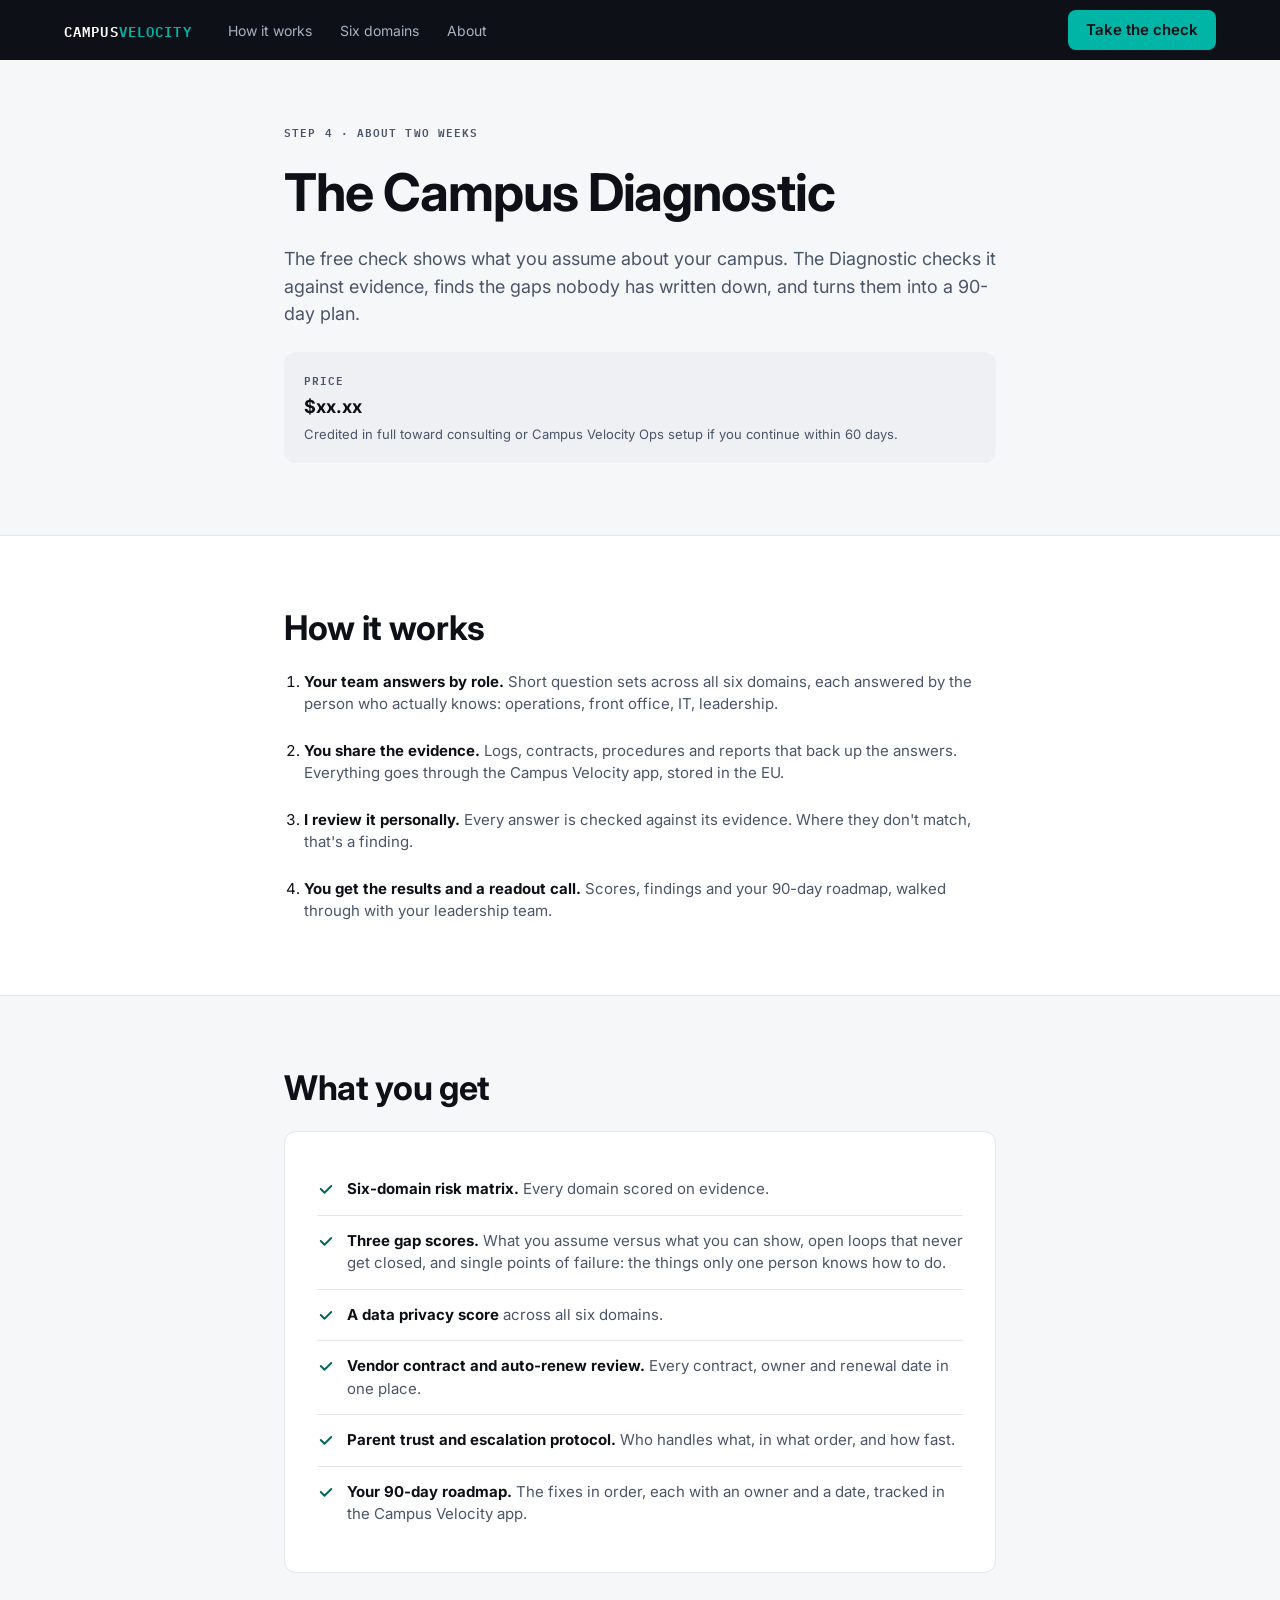
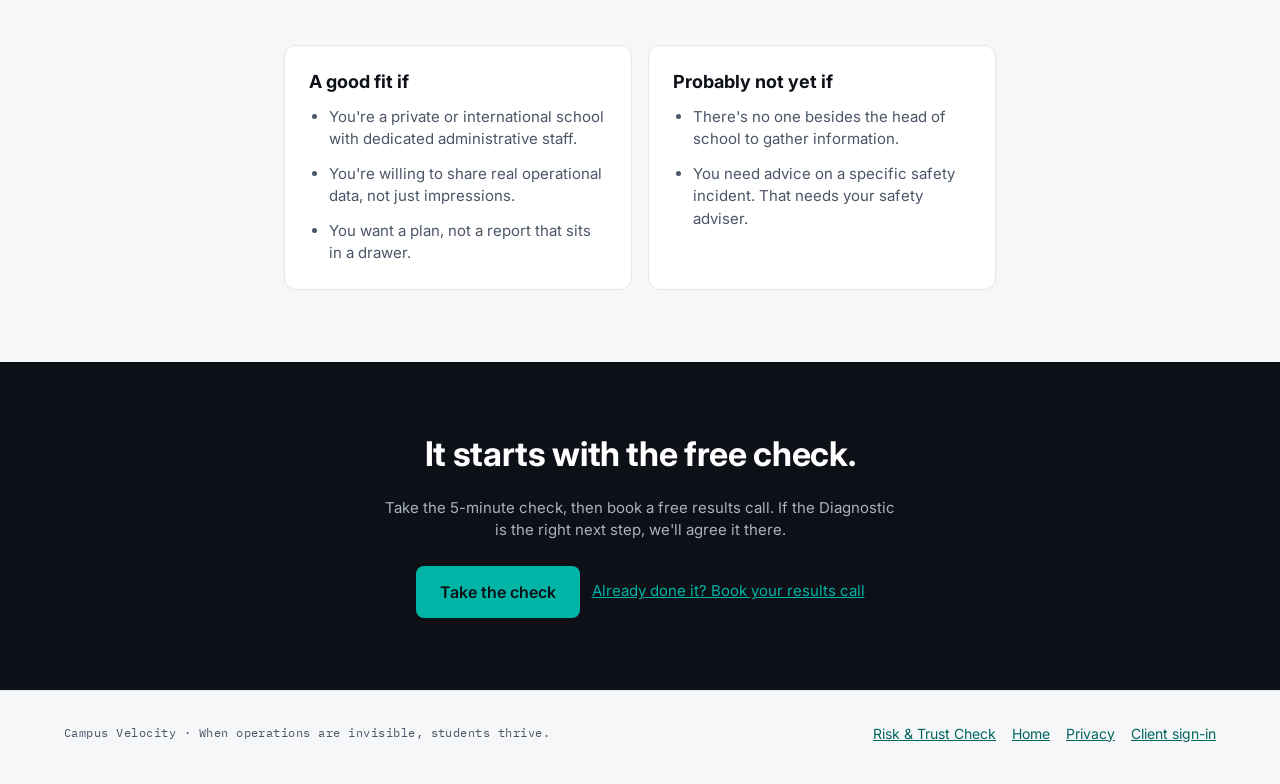
==== audit/index.html @ 469c3d3f "Guarantee condition, general bio, privacy page - Guarantee: adds the 90% daily-checklist condition a" ====
<!DOCTYPE html>
<html lang="en">
<head>
<meta charset="UTF-8">
<meta name="viewport" content="width=device-width, initial-scale=1.0">
<title>Campus Velocity | The Campus Diagnostic</title>
<meta name="description" content="Your campus operations checked against real evidence across six domains, with a 90-day roadmap. The fee is credited in full if you continue with Campus Velocity.">
<link rel="preconnect" href="https://fonts.googleapis.com">
<link rel="preconnect" href="https://fonts.gstatic.com" crossorigin>
<link href="https://fonts.googleapis.com/css2?family=IBM+Plex+Mono:wght@400;600&family=Inter:wght@400;500;600;700&display=swap" rel="stylesheet">
<link rel="stylesheet" href="/site.css">
</head>
<body>

<header class="topbar">
  <div class="wrap">
    <a class="mark" href="/">CAMPUS<span>VELOCITY</span></a>
    <nav class="topnav" aria-label="Main">
      <a href="/#how">How it works</a>
      <a href="/#domains">Six domains</a>
      <a href="/#about">About</a>
    </nav>
    <a class="btn btn-on-dark" href="/scorecard">Take the check</a>
  </div>
</header>

<main>

  <section class="hero" aria-labelledby="h1">
    <div class="narrow stack-lg">
      <p class="eyebrow">Step 4 · about two weeks</p>
      <h1 id="h1" class="display">The Campus Diagnostic</h1>
      <p class="lead">The free check shows what you assume about your campus. The Diagnostic checks it against evidence, finds the gaps nobody has written down, and turns them into a 90-day plan.</p>
      <div class="price-box">
        <p class="eyebrow">Price</p>
        <p class="h3">$xx.xx</p>
        <p class="small muted">Credited in full toward consulting or Campus Velocity Ops setup if you continue within 60 days.</p>
      </div>
    </div>
  </section>

  <section class="section" style="background: var(--card); border-top: 1px solid var(--line); border-bottom: 1px solid var(--line)" aria-labelledby="how-h">
    <div class="narrow">
      <h2 id="how-h" class="h2" style="margin-bottom: 24px">How it works</h2>
      <ol class="stack-lg" style="margin: 0; padding-left: 20px">
        <li><strong>Your team answers by role.</strong> <span class="muted">Short question sets across all six domains, each answered by the person who actually knows: operations, front office, IT, leadership.</span></li>
        <li><strong>You share the evidence.</strong> <span class="muted">Logs, contracts, procedures and reports that back up the answers. Everything goes through the Campus Velocity app, stored in the EU.</span></li>
        <li><strong>I review it personally.</strong> <span class="muted">Every answer is checked against its evidence. Where they don't match, that's a finding.</span></li>
        <li><strong>You get the results and a readout call.</strong> <span class="muted">Scores, findings and your 90-day roadmap, walked through with your leadership team.</span></li>
      </ol>
    </div>
  </section>

  <section class="section" aria-labelledby="get-h">
    <div class="narrow">
      <h2 id="get-h" class="h2" style="margin-bottom: 24px">What you get</h2>
      <div class="card card-lg">
        <ul class="offer-list">
          <li><svg viewBox="0 0 24 24" fill="none" stroke="currentColor" stroke-width="2.5" stroke-linecap="round" stroke-linejoin="round" aria-hidden="true"><path d="M5 12l5 5L19 8"/></svg><span><strong>Six-domain risk matrix.</strong> <span class="muted">Every domain scored on evidence.</span></span></li>
          <li><svg viewBox="0 0 24 24" fill="none" stroke="currentColor" stroke-width="2.5" stroke-linecap="round" stroke-linejoin="round" aria-hidden="true"><path d="M5 12l5 5L19 8"/></svg><span><strong>Three gap scores.</strong> <span class="muted">What you assume versus what you can show, open loops that never get closed, and single points of failure: the things only one person knows how to do.</span></span></li>
          <li><svg viewBox="0 0 24 24" fill="none" stroke="currentColor" stroke-width="2.5" stroke-linecap="round" stroke-linejoin="round" aria-hidden="true"><path d="M5 12l5 5L19 8"/></svg><span><strong>A data privacy score</strong> <span class="muted">across all six domains.</span></span></li>
          <li><svg viewBox="0 0 24 24" fill="none" stroke="currentColor" stroke-width="2.5" stroke-linecap="round" stroke-linejoin="round" aria-hidden="true"><path d="M5 12l5 5L19 8"/></svg><span><strong>Vendor contract and auto-renew review.</strong> <span class="muted">Every contract, owner and renewal date in one place.</span></span></li>
          <li><svg viewBox="0 0 24 24" fill="none" stroke="currentColor" stroke-width="2.5" stroke-linecap="round" stroke-linejoin="round" aria-hidden="true"><path d="M5 12l5 5L19 8"/></svg><span><strong>Parent trust and escalation protocol.</strong> <span class="muted">Who handles what, in what order, and how fast.</span></span></li>
          <li><svg viewBox="0 0 24 24" fill="none" stroke="currentColor" stroke-width="2.5" stroke-linecap="round" stroke-linejoin="round" aria-hidden="true"><path d="M5 12l5 5L19 8"/></svg><span><strong>Your 90-day roadmap.</strong> <span class="muted">The fixes in order, each with an owner and a date, tracked in the Campus Velocity app.</span></span></li>
        </ul>
      </div>
    </div>
  </section>

  <section class="section" style="padding-top: 0" aria-labelledby="fit-h">
    <div class="narrow grid grid-2">
      <div class="card stack">
        <h2 id="fit-h" class="h3">A good fit if</h2>
        <ul class="stack muted" style="margin: 0; padding-left: 20px">
          <li>You're a private or international school with dedicated administrative staff.</li>
          <li>You're willing to share real operational data, not just impressions.</li>
          <li>You want a plan, not a report that sits in a drawer.</li>
        </ul>
      </div>
      <div class="card stack">
        <h2 class="h3">Probably not yet if</h2>
        <ul class="stack muted" style="margin: 0; padding-left: 20px">
          <li>There's no one besides the head of school to gather information.</li>
          <li>You need advice on a specific safety incident. That needs your safety adviser.</li>
        </ul>
      </div>
    </div>
  </section>

  <section class="band section" aria-labelledby="cta-h">
    <div class="narrow stack-lg" style="text-align: center; align-items: center">
      <h2 id="cta-h" class="h2">It starts with the free check.</h2>
      <p class="muted" style="max-width: 520px">Take the 5-minute check, then book a free results call. If the Diagnostic is the right next step, we'll agree it there.</p>
      <div class="row" style="justify-content: center">
        <a class="btn btn-on-dark btn-lg" href="/scorecard">Take the check</a>
        <a href="/schedule" style="color: var(--brand)">Already done it? Book your results call</a>
      </div>
    </div>
  </section>

</main>

<footer class="footer">
  <div class="wrap">
    <p class="footer-line">Campus Velocity · When operations are invisible, students thrive.</p>
    <nav aria-label="Footer">
      <a href="/scorecard">Risk &amp; Trust Check</a>
      <a href="/">Home</a>
      <a href="/privacy">Privacy</a>
      <a href="https://app.campusvelocity.com">Client sign-in</a>
    </nav>
  </div>
</footer>

</body>
</html>
---- site.css ----
/* Campus Velocity — website styles, built from the Campus Velocity Design System tokens. */

:root {
  color-scheme: light;
  --page: #F6F7F9;
  --card: #FFFFFF;
  --sunken: #EEF0F4;
  --ink: #0D1117;
  --ink-muted: #4A5568;
  --line: #E3E6EB;
  --line-strong: #8A94A3;
  --chrome: #0D1117;
  --chrome-raised: #1E2329;
  --chrome-ink: #FFFFFF;
  --chrome-muted: #A9B2C1;
  --brand: #00B4A6;
  --action: #00786F;
  --action-hover: #00665E;
  --on-action: #FFFFFF;
  --link: #00665E;
  --focus: #00786F;
  --confirmed-bg: #E3F5F3;
  --confirmed-ink: #00665E;
  --attention: #F59E0B;
  --attention-bg: #FEF3E2;
  --attention-ink: #8A5300;
  --overdue: #D64535;
  --overdue-bg: #FDECEA;
  --overdue-ink: #B42318;
  --font-sans: Inter, system-ui, -apple-system, "Segoe UI", sans-serif;
  --font-mono: "IBM Plex Mono", ui-monospace, Menlo, monospace;
  --radius-sm: 6px;
  --radius-md: 8px;
  --radius-lg: 12px;
  --radius-pill: 999px;
  --control-height: 44px;
  --content-max: 1200px;
}

*, *::before, *::after { box-sizing: border-box; }
html { -webkit-text-size-adjust: 100%; }
body { margin: 0; background: var(--page); color: var(--ink); font-family: var(--font-sans); font-size: 15px; line-height: 1.5; }
img { max-width: 100%; display: block; }
a { color: var(--link); }
a:hover { color: var(--action-hover); }
:focus-visible { outline: 2px solid var(--focus); outline-offset: 2px; }
h1, h2, h3, h4, p { margin: 0; }
.sr-only { position: absolute; width: 1px; height: 1px; overflow: hidden; clip: rect(0 0 0 0); white-space: nowrap; }

.wrap { max-width: var(--content-max); margin: 0 auto; padding: 0 24px; }
.narrow { max-width: 760px; margin: 0 auto; padding: 0 24px; }
@media (max-width: 600px) { .wrap, .narrow { padding: 0 16px; } }

/* Top bar */
.topbar { background: var(--chrome); color: var(--chrome-ink); }
.topbar .wrap { min-height: 60px; display: flex; flex-wrap: wrap; align-items: center; gap: 8px 24px; padding-top: 8px; padding-bottom: 8px; }
.mark { font-family: var(--font-mono); font-weight: 600; font-size: 14px; letter-spacing: .08em; color: var(--chrome-ink); text-decoration: none; }
.mark span { color: var(--brand); }
.mark:hover { color: var(--chrome-ink); }
.topnav { display: flex; flex-wrap: wrap; gap: 4px; flex: 1 1 auto; }
.topnav a { padding: 8px 12px; border-radius: var(--radius-sm); color: var(--chrome-muted); text-decoration: none; font-size: 14px; }
.topnav a:hover { color: var(--chrome-ink); background: var(--chrome-raised); }
.topbar .btn { min-height: 40px; }
.topbar :focus-visible { outline-color: var(--brand); }

/* Type */
.eyebrow { font-family: var(--font-mono); font-size: 11px; font-weight: 600; letter-spacing: .1em; text-transform: uppercase; color: var(--ink-muted); }
.display { font-size: clamp(34px, 5vw, 52px); line-height: 1.08; font-weight: 700; letter-spacing: -0.02em; }
.h2 { font-size: clamp(26px, 3.2vw, 34px); line-height: 1.15; font-weight: 700; letter-spacing: -0.01em; }
.h3 { font-size: 18px; line-height: 24px; font-weight: 700; }
.lead { font-size: 18px; line-height: 1.55; color: var(--ink-muted); }
.muted { color: var(--ink-muted); }
.small { font-size: 13px; line-height: 18px; }
.mono { font-family: var(--font-mono); }
.accent-red { color: var(--overdue-ink); }

/* Buttons */
.btn { display: inline-flex; align-items: center; justify-content: center; gap: 8px; min-height: var(--control-height); padding: 0 18px; border-radius: var(--radius-md); font: inherit; font-size: 15px; font-weight: 600; text-decoration: none; cursor: pointer; border: 0; }
.btn-primary { background: var(--action); color: var(--on-action); }
.btn-primary:hover { background: var(--action-hover); color: var(--on-action); }
.btn-secondary { background: var(--card); color: var(--ink); border: 1px solid var(--line-strong); }
.btn-secondary:hover { color: var(--ink); border-color: var(--ink-muted); }
.btn-on-dark { background: var(--brand); color: #0D1117; }
.btn-on-dark:hover { background: #2CCFC1; color: #0D1117; }
.btn-lg { min-height: 52px; padding: 0 24px; font-size: 16px; }
.btn-block { width: 100%; }
.btn-link { background: none; border: 0; padding: 0; min-height: var(--control-height); font: inherit; font-size: 14px; color: var(--link); text-decoration: underline; cursor: pointer; }

/* Cards and sections */
.section { padding: 72px 0; }
.section-tight { padding: 40px 0; }
@media (max-width: 600px) { .section { padding: 48px 0; } }
.section-head { max-width: 680px; display: flex; flex-direction: column; gap: 12px; margin-bottom: 32px; }
.section-head.center { margin-left: auto; margin-right: auto; text-align: center; align-items: center; }
.card { background: var(--card); border: 1px solid var(--line); border-radius: var(--radius-lg); padding: 24px; }
.card-lg { padding: 32px; }
@media (max-width: 600px) { .card, .card-lg { padding: 20px; } }
.grid { display: grid; gap: 16px; }
.grid-2 { grid-template-columns: repeat(auto-fit, minmax(300px, 1fr)); }
.grid-3 { grid-template-columns: repeat(auto-fit, minmax(260px, 1fr)); }
.grid-4 { grid-template-columns: repeat(auto-fit, minmax(220px, 1fr)); }
.stack { display: flex; flex-direction: column; gap: 12px; }
.stack-lg { display: flex; flex-direction: column; gap: 24px; }
.row { display: flex; flex-wrap: wrap; gap: 12px; align-items: center; }
.divider { border: 0; border-top: 1px solid var(--line); margin: 0; }

/* Chips */
.chip { display: inline-block; font-family: var(--font-mono); font-size: 11px; font-weight: 600; letter-spacing: .06em; padding: 4px 8px; border-radius: var(--radius-sm); text-transform: uppercase; white-space: nowrap; }
.chip-ok { background: var(--confirmed-bg); color: var(--confirmed-ink); }
.chip-warn { background: var(--attention-bg); color: var(--attention-ink); }
.chip-risk { background: var(--overdue-bg); color: var(--overdue-ink); }
.chip-quiet { background: var(--sunken); color: var(--ink-muted); }

/* Hero */
.hero { padding: 64px 0 72px; }
.hero-grid { display: flex; flex-wrap: wrap; gap: 48px; align-items: center; }
.hero-copy { flex: 999 1 460px; min-width: 0; display: flex; flex-direction: column; gap: 20px; }
.hero-visual { flex: 1 1 340px; min-width: 0; }
.facts { display: flex; flex-wrap: wrap; gap: 8px 20px; font-size: 13px; color: var(--ink-muted); }
.facts span { display: inline-flex; align-items: center; gap: 8px; }
.facts span::before { content: ""; width: 6px; height: 6px; border-radius: 50%; background: var(--action); }

/* Example result */
.result-head { display: flex; align-items: baseline; justify-content: space-between; gap: 12px; }
.score { font-family: var(--font-mono); font-size: 56px; line-height: 1; font-weight: 600; }
.domain-row { display: flex; align-items: center; justify-content: space-between; gap: 12px; padding: 12px 0; border-top: 1px solid var(--line); }
.domain-row:first-of-type { border-top: 0; }
.domain-name { font-size: 14px; font-weight: 600; min-width: 0; }
.domain-row > .row { flex: 0 0 auto; flex-wrap: nowrap; gap: 8px; }
.domain-score { font-family: var(--font-mono); font-size: 13px; color: var(--ink-muted); }

/* Steps */
.step { display: flex; flex-direction: column; gap: 10px; }
.step-num { font-family: var(--font-mono); font-size: 12px; font-weight: 600; letter-spacing: .08em; color: var(--ink-muted); }
.step-meta { margin-top: auto; padding-top: 8px; display: flex; flex-wrap: wrap; gap: 8px; align-items: center; }

/* Compare */
.compare-list { list-style: none; padding: 0; margin: 16px 0 0; display: flex; flex-direction: column; gap: 12px; }
.compare-list li { display: flex; gap: 12px; align-items: flex-start; }
.compare-list svg { flex: 0 0 auto; width: 18px; height: 18px; margin-top: 2px; }
.ic-bad { color: var(--overdue-ink); }
.ic-good { color: var(--confirmed-ink); }

/* Domain cards */
.domain-card { display: flex; flex-direction: column; gap: 8px; }
.domain-card .official { font-family: var(--font-mono); font-size: 11px; font-weight: 600; letter-spacing: .06em; text-transform: uppercase; color: var(--ink-muted); margin-top: -4px; }
.domain-card .num { font-family: var(--font-mono); font-size: 13px; font-weight: 600; color: var(--action); }

/* Offer */
.offer-list { list-style: none; padding: 0; margin: 0; display: flex; flex-direction: column; }
.offer-list li { display: flex; gap: 12px; padding: 14px 0; border-top: 1px solid var(--line); }
.offer-list li:first-child { border-top: 0; }
.offer-list svg { flex: 0 0 auto; width: 18px; height: 18px; margin-top: 2px; color: var(--confirmed-ink); }
.price-box { background: var(--sunken); border-radius: var(--radius-lg); padding: 20px; display: flex; flex-direction: column; gap: 6px; }

/* About */
.about { display: flex; flex-wrap: wrap; gap: 32px; align-items: center; }
.about img { width: 160px; height: 160px; border-radius: 50%; object-fit: cover; border: 1px solid var(--line); }
.about-copy { flex: 1 1 360px; display: flex; flex-direction: column; gap: 14px; }

/* Dark band */
.band { background: var(--chrome); color: var(--chrome-ink); }
.band .muted { color: var(--chrome-muted); }
.band .eyebrow { color: var(--chrome-muted); }
.band :focus-visible { outline-color: var(--brand); }

/* Footer */
.footer { padding: 32px 0 40px; border-top: 1px solid var(--line); }
.footer .wrap { display: flex; flex-wrap: wrap; gap: 12px 24px; justify-content: space-between; align-items: center; }
.footer-line { font-family: var(--font-mono); font-size: 12px; letter-spacing: .04em; color: var(--ink-muted); }
.footer nav { display: flex; flex-wrap: wrap; gap: 16px; font-size: 14px; }

/* Funnel progress (scorecard, schedule, confirmed) */
.progress-steps { list-style: none; padding: 0; margin: 0; display: grid; grid-auto-flow: column; grid-auto-columns: minmax(0, 1fr); gap: 8px; }
.progress-steps li { display: flex; flex-direction: column; gap: 6px; font-size: 12px; color: var(--ink-muted); }
.progress-steps li::before { content: ""; height: 4px; border-radius: var(--radius-pill); background: var(--sunken); }
.progress-steps li.done::before { background: var(--action); }
.progress-steps li.current { color: var(--ink); font-weight: 600; }
.progress-steps li.current::before { background: var(--action); }

/* Scorecard */
.bar { height: 6px; border-radius: var(--radius-pill); background: var(--sunken); overflow: hidden; }
.bar > span { display: block; height: 100%; background: var(--action); transition: width .3s ease; }
.options { display: flex; flex-direction: column; gap: 10px; }
.option { display: flex; align-items: center; gap: 14px; width: 100%; min-height: 56px; padding: 12px 16px; text-align: left; background: var(--card); color: var(--ink); border: 1px solid var(--line-strong); border-radius: var(--radius-md); font: inherit; font-size: 15px; cursor: pointer; }
.option:hover { border-color: var(--action); }
.option[aria-pressed="true"] { border: 2px solid var(--action); background: var(--confirmed-bg); padding: 11px 15px; }
.option .key { flex: 0 0 auto; width: 28px; height: 28px; border-radius: 50%; border: 1px solid var(--line-strong); display: inline-flex; align-items: center; justify-content: center; font-family: var(--font-mono); font-size: 12px; color: var(--ink-muted); }
.field { display: flex; flex-direction: column; gap: 6px; }
.field label { font-size: 14px; font-weight: 600; }
.field input { min-height: var(--control-height); padding: 0 12px; font: inherit; font-size: 15px; color: var(--ink); background: var(--card); border: 1px solid var(--line-strong); border-radius: var(--radius-md); }
.check { display: flex; gap: 12px; align-items: flex-start; font-size: 14px; color: var(--ink-muted); cursor: pointer; }
.check input { width: 20px; height: 20px; margin: 2px 0 0; accent-color: var(--action); flex: 0 0 auto; }
.stat { background: var(--sunken); border-radius: var(--radius-md); padding: 14px; text-align: center; display: flex; flex-direction: column; gap: 4px; }
.stat b { font-family: var(--font-mono); font-size: 24px; font-weight: 600; }
.spinner { width: 36px; height: 36px; border-radius: 50%; border: 3px solid var(--sunken); border-top-color: var(--action); animation: spin .8s linear infinite; margin: 0 auto; }
@keyframes spin { to { transform: rotate(360deg); } }
.hidden { display: none !important; }

.note { background: var(--sunken); border-radius: var(--radius-md); padding: 14px 16px; font-size: 14px; }
.copy-box { background: var(--sunken); border-radius: var(--radius-md); padding: 16px; font-family: var(--font-mono); font-size: 13px; white-space: pre-wrap; }
.embed-slot { background: var(--card); border: 1px dashed var(--line-strong); border-radius: var(--radius-lg); padding: 40px 24px; text-align: center; }

@media (prefers-reduced-motion: reduce) {
  *, *::before, *::after { animation: none !important; transition: none !important; scroll-behavior: auto !important; }
}
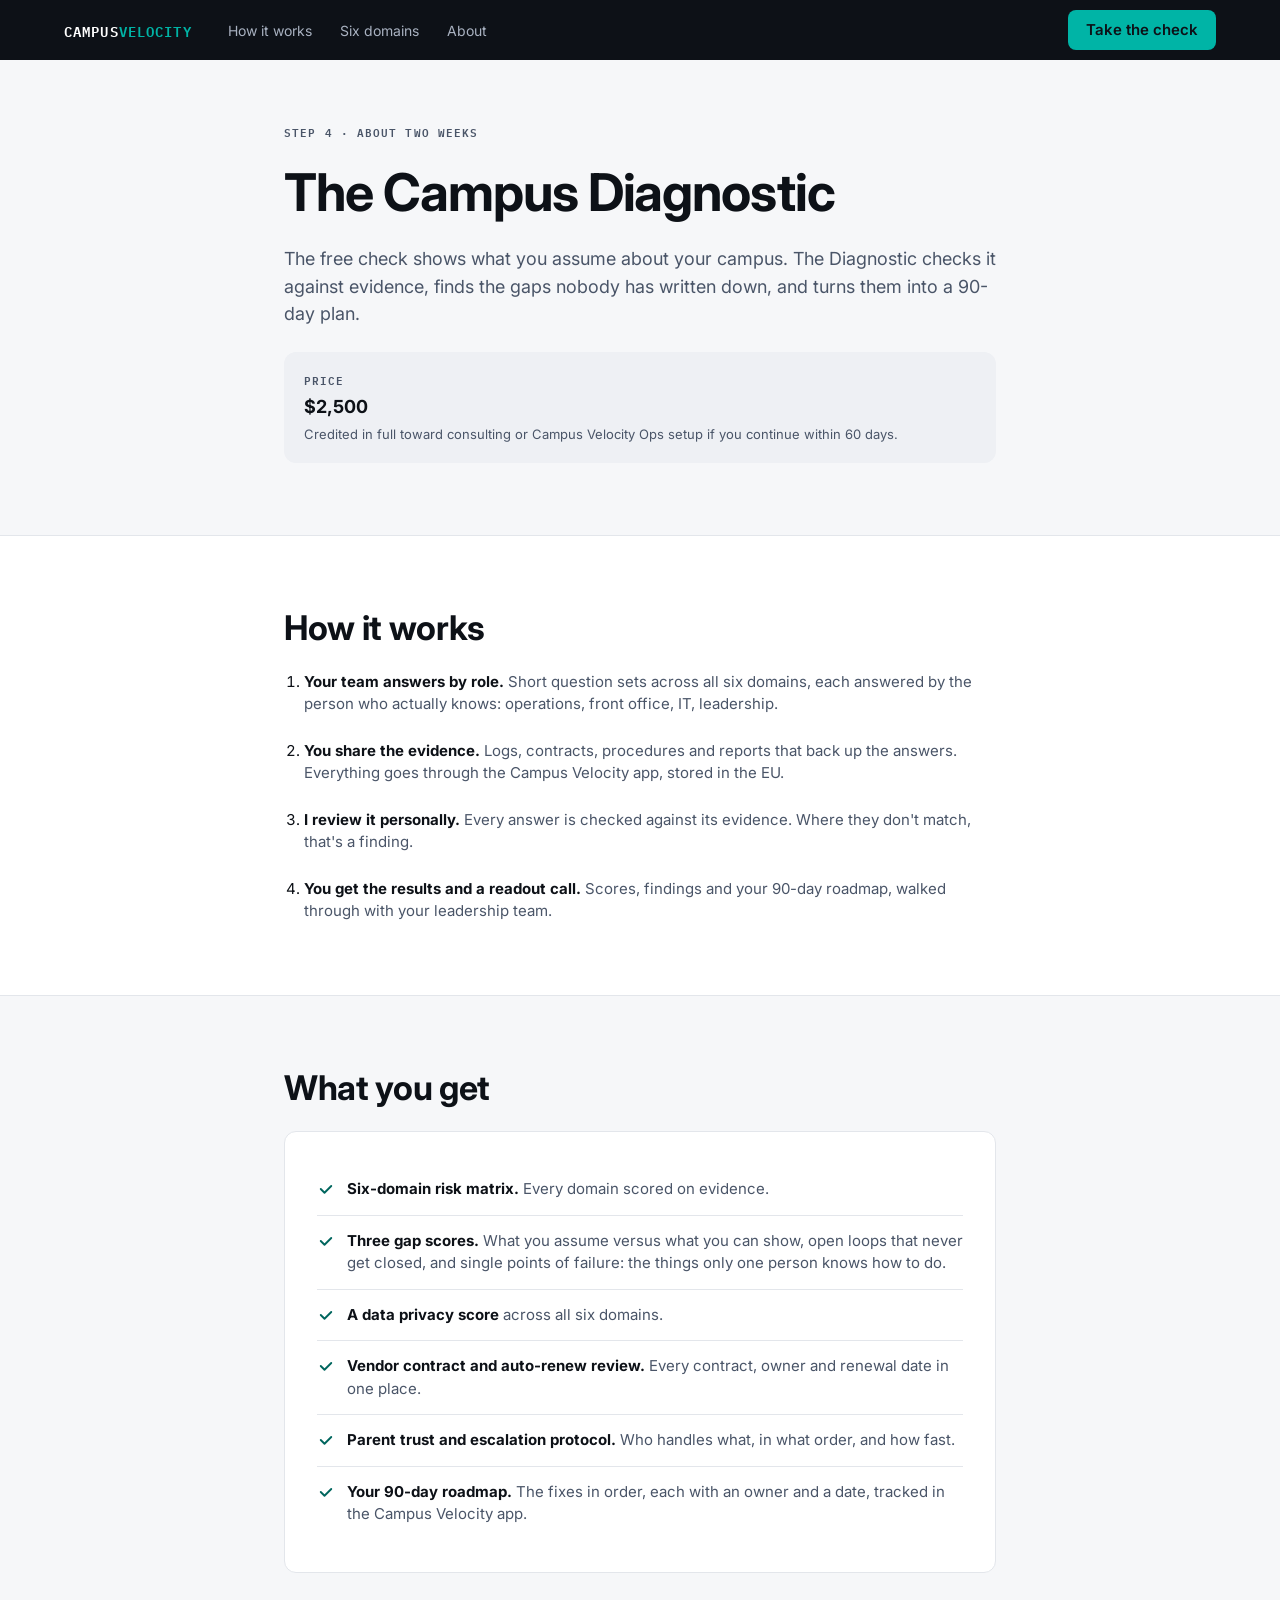
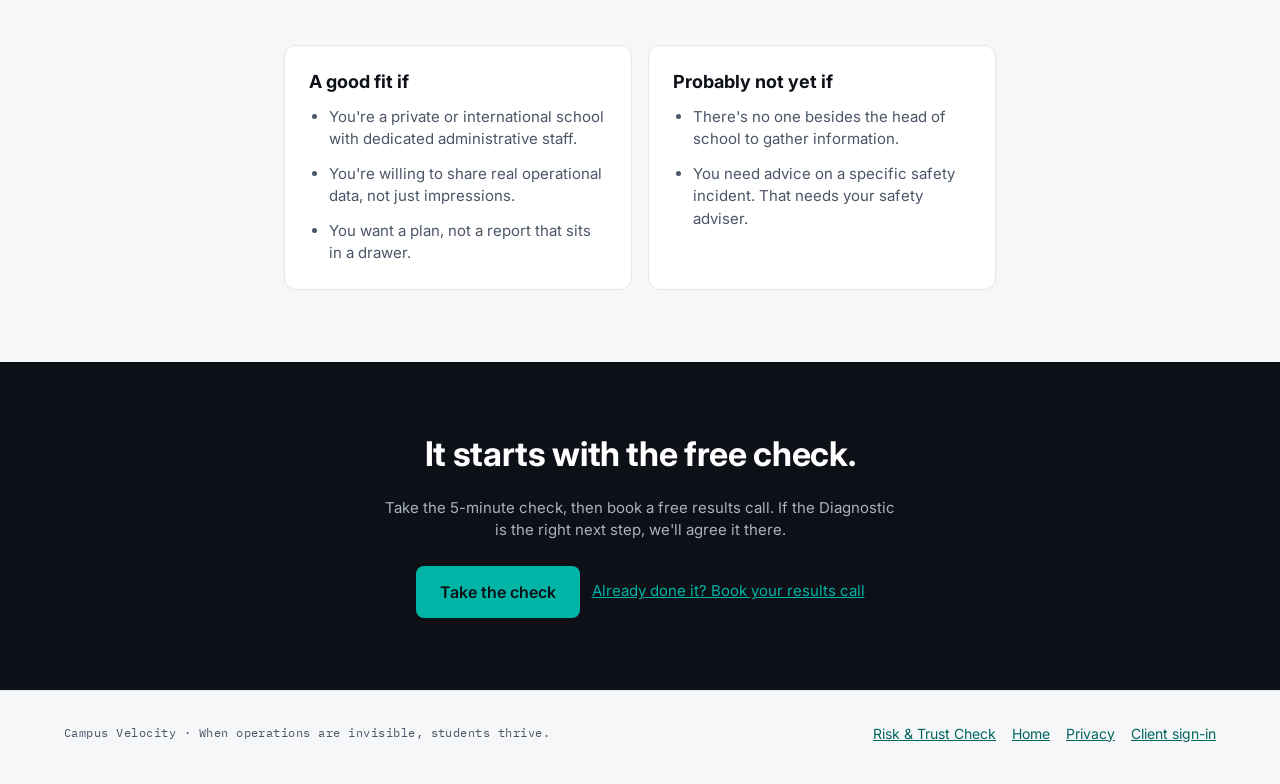
==== commit 766df07b: "Diagnostic price: $2,500 Co-Authored-By: Claude Opus 5.5 <noreply@anthropic.com> Claude-Session: htt" ====
--- a/audit/index.html
+++ b/audit/index.html
@@ -33,7 +33,7 @@
       <p class="lead">The free check shows what you assume about your campus. The Diagnostic checks it against evidence, finds the gaps nobody has written down, and turns them into a 90-day plan.</p>
       <div class="price-box">
         <p class="eyebrow">Price</p>
-        <p class="h3">$xx.xx</p>
+        <p class="h3">$2,500</p>
         <p class="small muted">Credited in full toward consulting or Campus Velocity Ops setup if you continue within 60 days.</p>
       </div>
     </div>
--- a/site.css
+++ b/site.css
@@ -62,6 +62,12 @@
 .topnav a:hover { color: var(--chrome-ink); background: var(--chrome-raised); }
 .topbar .btn { min-height: 40px; }
 .topbar :focus-visible { outline-color: var(--brand); }
+/* Phones: one row, logo and the check. The section links just scroll this page; the footer links the rest. */
+@media (max-width: 880px) {
+  .topbar .wrap { flex-wrap: nowrap; justify-content: space-between; }
+  .topnav { display: none; }
+  .topbar .btn { white-space: nowrap; padding-left: 14px; padding-right: 14px; }
+}
 
 /* Type */
 .eyebrow { font-family: var(--font-mono); font-size: 11px; font-weight: 600; letter-spacing: .1em; text-transform: uppercase; color: var(--ink-muted); }
@@ -204,3 +210,35 @@
 @media (prefers-reduced-motion: reduce) {
   *, *::before, *::after { animation: none !important; transition: none !important; scroll-behavior: auto !important; }
 }
+
+/* Media slots (homepage). A labelled placeholder until the file in /media loads. */
+.media { position: relative; margin: 0; display: flex; flex-direction: column; gap: 10px; }
+.media img, .media video { display: block; width: 100%; aspect-ratio: 16 / 10; object-fit: cover; object-position: top; border-radius: var(--radius-lg); border: 1px solid var(--line); background: var(--sunken); box-shadow: 0 12px 32px -16px rgba(13, 17, 23, .25); }
+.media:not(.loaded) img, .media:not(.loaded) video { visibility: hidden; position: absolute; inset: 0; }
+.media-ph { aspect-ratio: 16 / 10; border: 2px dashed var(--line-strong); border-radius: var(--radius-lg); background: var(--sunken); display: flex; flex-direction: column; align-items: center; justify-content: center; gap: 6px; padding: 16px; text-align: center; color: var(--ink-muted); font-size: 14px; }
+.media-ph-kind { font-family: var(--font-mono); font-size: 11px; font-weight: 600; letter-spacing: .1em; text-transform: uppercase; color: var(--action); }
+.media-ph code { font-family: var(--font-mono); font-size: 12px; }
+.media.loaded .media-ph { display: none; }
+.media[data-optional]:not(.loaded) { display: none; }
+.media figcaption { font-weight: 600; text-align: center; }
+.media-lg { max-width: 960px; margin: 0 auto; }
+.media-pair { display: grid; grid-template-columns: repeat(auto-fit, minmax(280px, 1fr)); gap: 24px; max-width: 960px; margin: 32px auto 0; }
+
+/* Steps on one line */
+.steps-line { list-style: none; padding: 0; margin: 0; display: grid; grid-template-columns: repeat(auto-fit, minmax(200px, 1fr)); gap: 12px; }
+.steps-line li { display: grid; grid-template-columns: auto 1fr auto; grid-template-rows: auto auto; column-gap: 12px; row-gap: 2px; align-items: center; background: var(--card); border: 1px solid var(--line); border-radius: var(--radius-lg); padding: 16px 18px; }
+.steps-line .step-num { grid-row: span 2; font-size: 20px; color: var(--action); }
+.steps-line b { font-size: 15px; }
+.steps-line .chip { grid-column: 3; grid-row: 1 / span 2; }
+.steps-line .small { grid-column: 2; }
+
+/* Six domains as icons */
+.domain-icons { list-style: none; padding: 0; margin: 0; display: grid; grid-template-columns: repeat(auto-fit, minmax(170px, 1fr)); gap: 12px; }
+.domain-icons li { display: flex; flex-direction: column; align-items: flex-start; gap: 12px; padding: 20px; background: var(--card); border: 1px solid var(--line); border-radius: var(--radius-lg); font-weight: 600; font-size: 15px; line-height: 1.3; }
+.domain-icons svg { width: 28px; height: 28px; fill: none; stroke: var(--action); stroke-width: 1.75; stroke-linecap: round; stroke-linejoin: round; }
+
+/* Diagnostic summary */
+.diag { display: grid; grid-template-columns: 1fr auto; gap: 24px; align-items: center; }
+.diag .price-box { min-width: 220px; }
+@media (max-width: 600px) { .diag { grid-template-columns: 1fr; } }
+.guarantee { margin-top: 16px; text-align: center; }
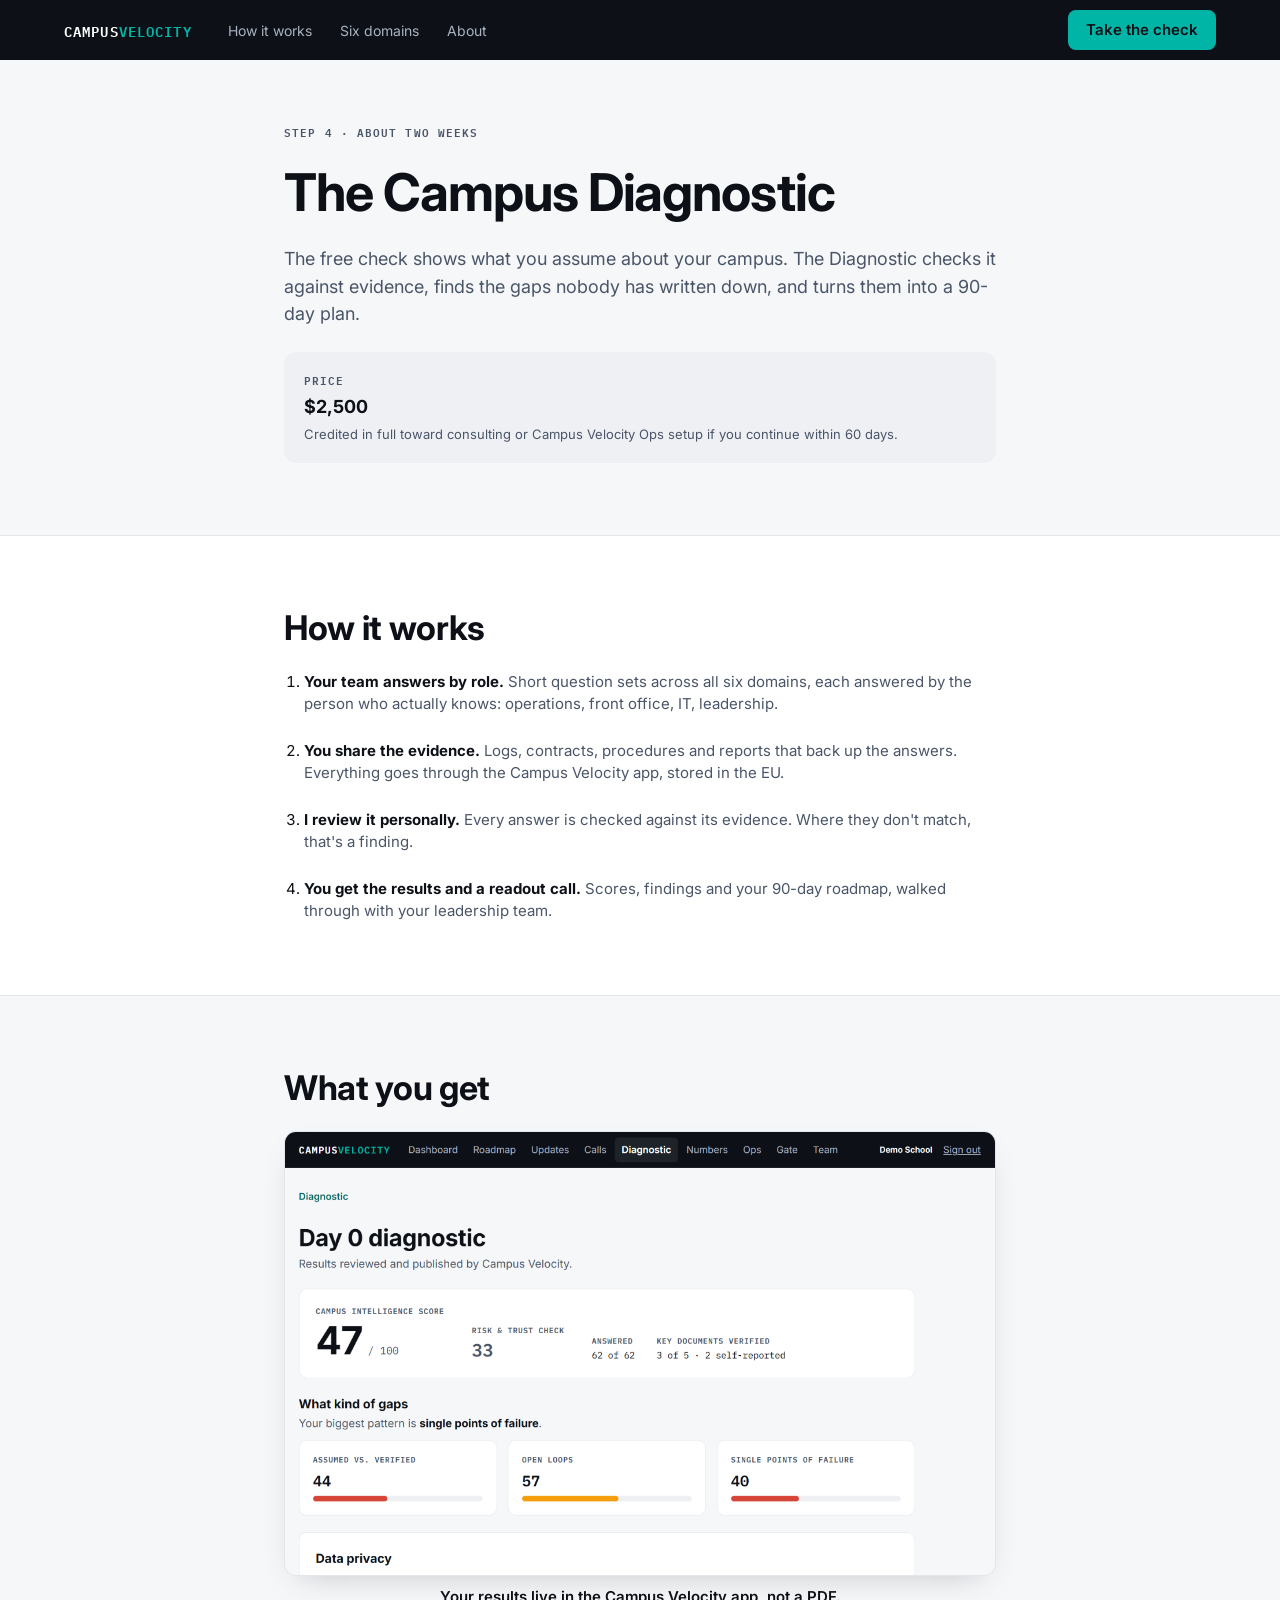
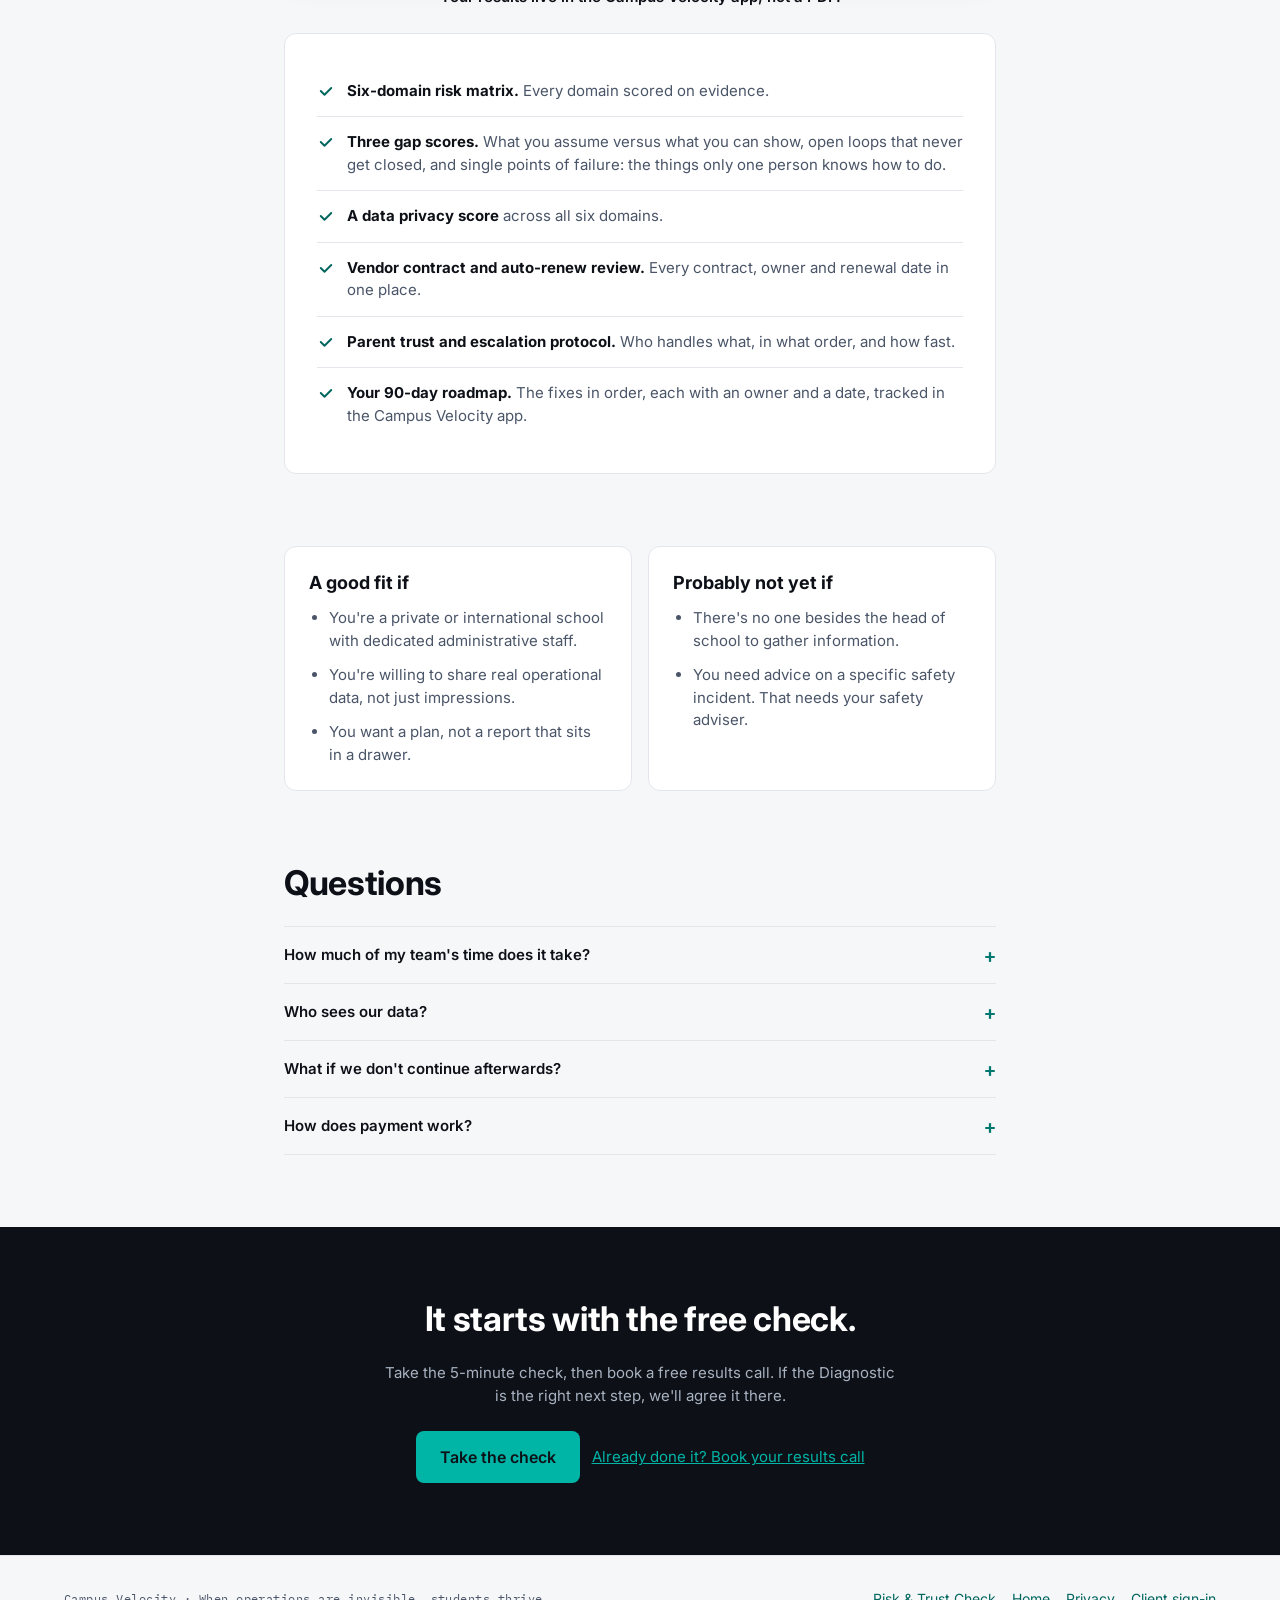
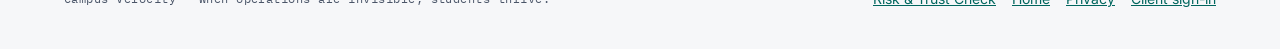
==== commit f505e1bb: "Diagnostic screenshot and FAQ; results-email note; booking wording - /audit: a screenshot of Diagnos" ====
--- a/audit/index.html
+++ b/audit/index.html
@@ -54,6 +54,10 @@
   <section class="section" aria-labelledby="get-h">
     <div class="narrow">
       <h2 id="get-h" class="h2" style="margin-bottom: 24px">What you get</h2>
+      <figure class="media loaded" style="margin-bottom: 24px">
+        <img src="/media/diagnostic.png" alt="Diagnostic results in the Campus Velocity app: the Campus Intelligence Score, the Risk &amp; Trust Check score, and the three gap scores" width="1228" height="768">
+        <figcaption>Your results live in the Campus Velocity app, not a PDF.</figcaption>
+      </figure>
       <div class="card card-lg">
         <ul class="offer-list">
           <li><svg viewBox="0 0 24 24" fill="none" stroke="currentColor" stroke-width="2.5" stroke-linecap="round" stroke-linejoin="round" aria-hidden="true"><path d="M5 12l5 5L19 8"/></svg><span><strong>Six-domain risk matrix.</strong> <span class="muted">Every domain scored on evidence.</span></span></li>
@@ -87,6 +91,30 @@
     </div>
   </section>
 
+  <section class="section" style="padding-top: 0" aria-labelledby="faq-h">
+    <div class="narrow">
+      <h2 id="faq-h" class="h2" style="margin-bottom: 24px">Questions</h2>
+      <div class="faq">
+        <details>
+          <summary>How much of my team's time does it take?</summary>
+          <p class="muted">About two to three hours in total, spread over the two weeks. Each person answers only the questions for their role, usually 20 to 30 minutes, plus time to find the documents that back up the answers.</p>
+        </details>
+        <details>
+          <summary>Who sees our data?</summary>
+          <p class="muted">Your team and me. It's stored in the EU, never shared or sold, and you can ask for it to be deleted at any time. <a href="/privacy">Privacy</a></p>
+        </details>
+        <details>
+          <summary>What if we don't continue afterwards?</summary>
+          <p class="muted">You keep the results and the 90-day roadmap. There's nothing to cancel. The fee is only credited if you continue within 60 days.</p>
+        </details>
+        <details>
+          <summary>How does payment work?</summary>
+          <p class="muted">One invoice for $2,500 once we agree on the results call that it's the right next step, paid before the Diagnostic starts.</p>
+        </details>
+      </div>
+    </div>
+  </section>
+
   <section class="band section" aria-labelledby="cta-h">
     <div class="narrow stack-lg" style="text-align: center; align-items: center">
       <h2 id="cta-h" class="h2">It starts with the free check.</h2>
--- a/site.css
+++ b/site.css
@@ -213,7 +213,7 @@
 
 /* Media slots (homepage). A labelled placeholder until the file in /media loads. */
 .media { position: relative; margin: 0; display: flex; flex-direction: column; gap: 10px; }
-.media img, .media video { display: block; width: 100%; aspect-ratio: 16 / 10; object-fit: cover; object-position: top; border-radius: var(--radius-lg); border: 1px solid var(--line); background: var(--sunken); box-shadow: 0 12px 32px -16px rgba(13, 17, 23, .25); }
+.media img, .media video { display: block; width: 100%; height: auto; aspect-ratio: 16 / 10; object-fit: cover; object-position: top; border-radius: var(--radius-lg); border: 1px solid var(--line); background: var(--sunken); box-shadow: 0 12px 32px -16px rgba(13, 17, 23, .25); }
 .media:not(.loaded) img, .media:not(.loaded) video { visibility: hidden; position: absolute; inset: 0; }
 .media-ph { aspect-ratio: 16 / 10; border: 2px dashed var(--line-strong); border-radius: var(--radius-lg); background: var(--sunken); display: flex; flex-direction: column; align-items: center; justify-content: center; gap: 6px; padding: 16px; text-align: center; color: var(--ink-muted); font-size: 14px; }
 .media-ph-kind { font-family: var(--font-mono); font-size: 11px; font-weight: 600; letter-spacing: .1em; text-transform: uppercase; color: var(--action); }
@@ -242,3 +242,12 @@
 .diag .price-box { min-width: 220px; }
 @media (max-width: 600px) { .diag { grid-template-columns: 1fr; } }
 .guarantee { margin-top: 16px; text-align: center; }
+
+/* FAQ (Diagnostic page) */
+.faq { display: flex; flex-direction: column; border-top: 1px solid var(--line); }
+.faq details { border-bottom: 1px solid var(--line); }
+.faq summary { list-style: none; cursor: pointer; display: flex; justify-content: space-between; align-items: center; gap: 16px; min-height: 56px; padding: 12px 0; font-weight: 600; }
+.faq summary::-webkit-details-marker { display: none; }
+.faq summary::after { content: "+"; font-family: var(--font-mono); font-size: 20px; color: var(--action); flex: 0 0 auto; }
+.faq details[open] summary::after { content: "–"; }
+.faq details p { margin: 0 0 16px; }
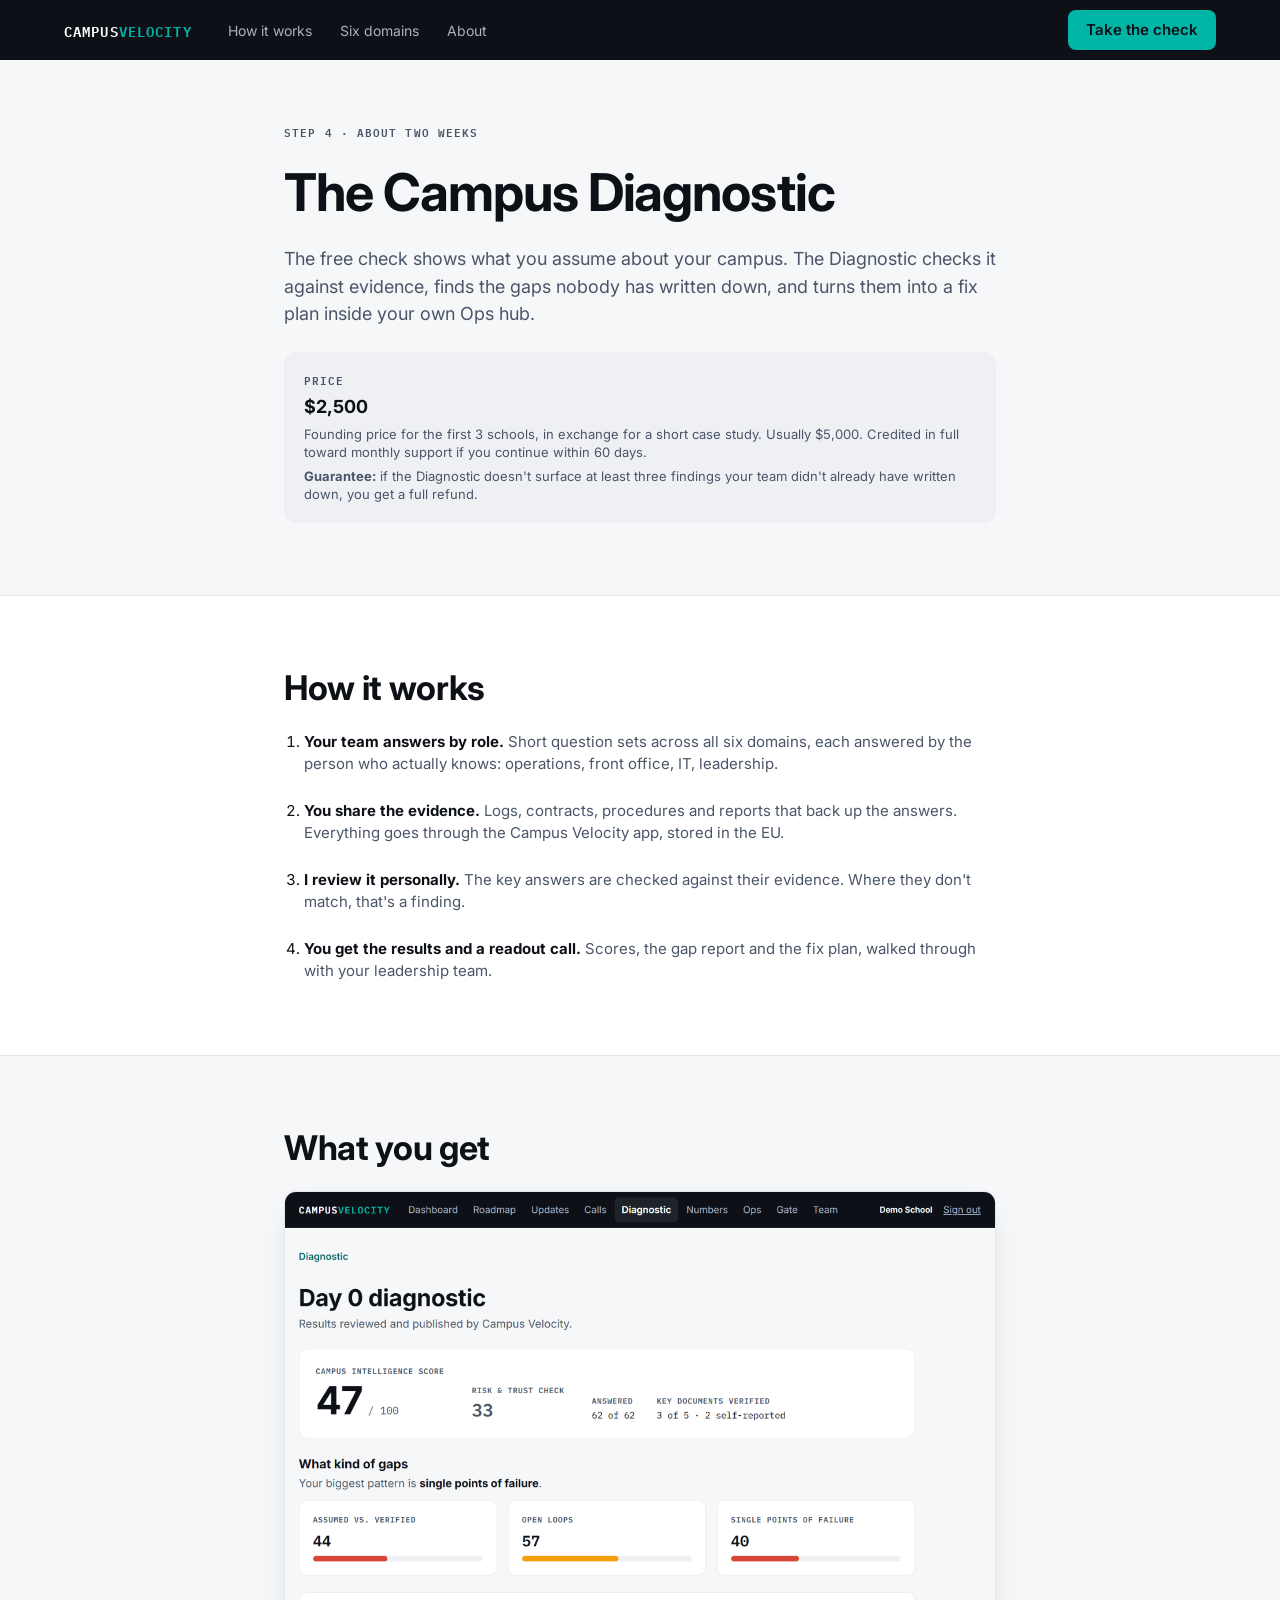
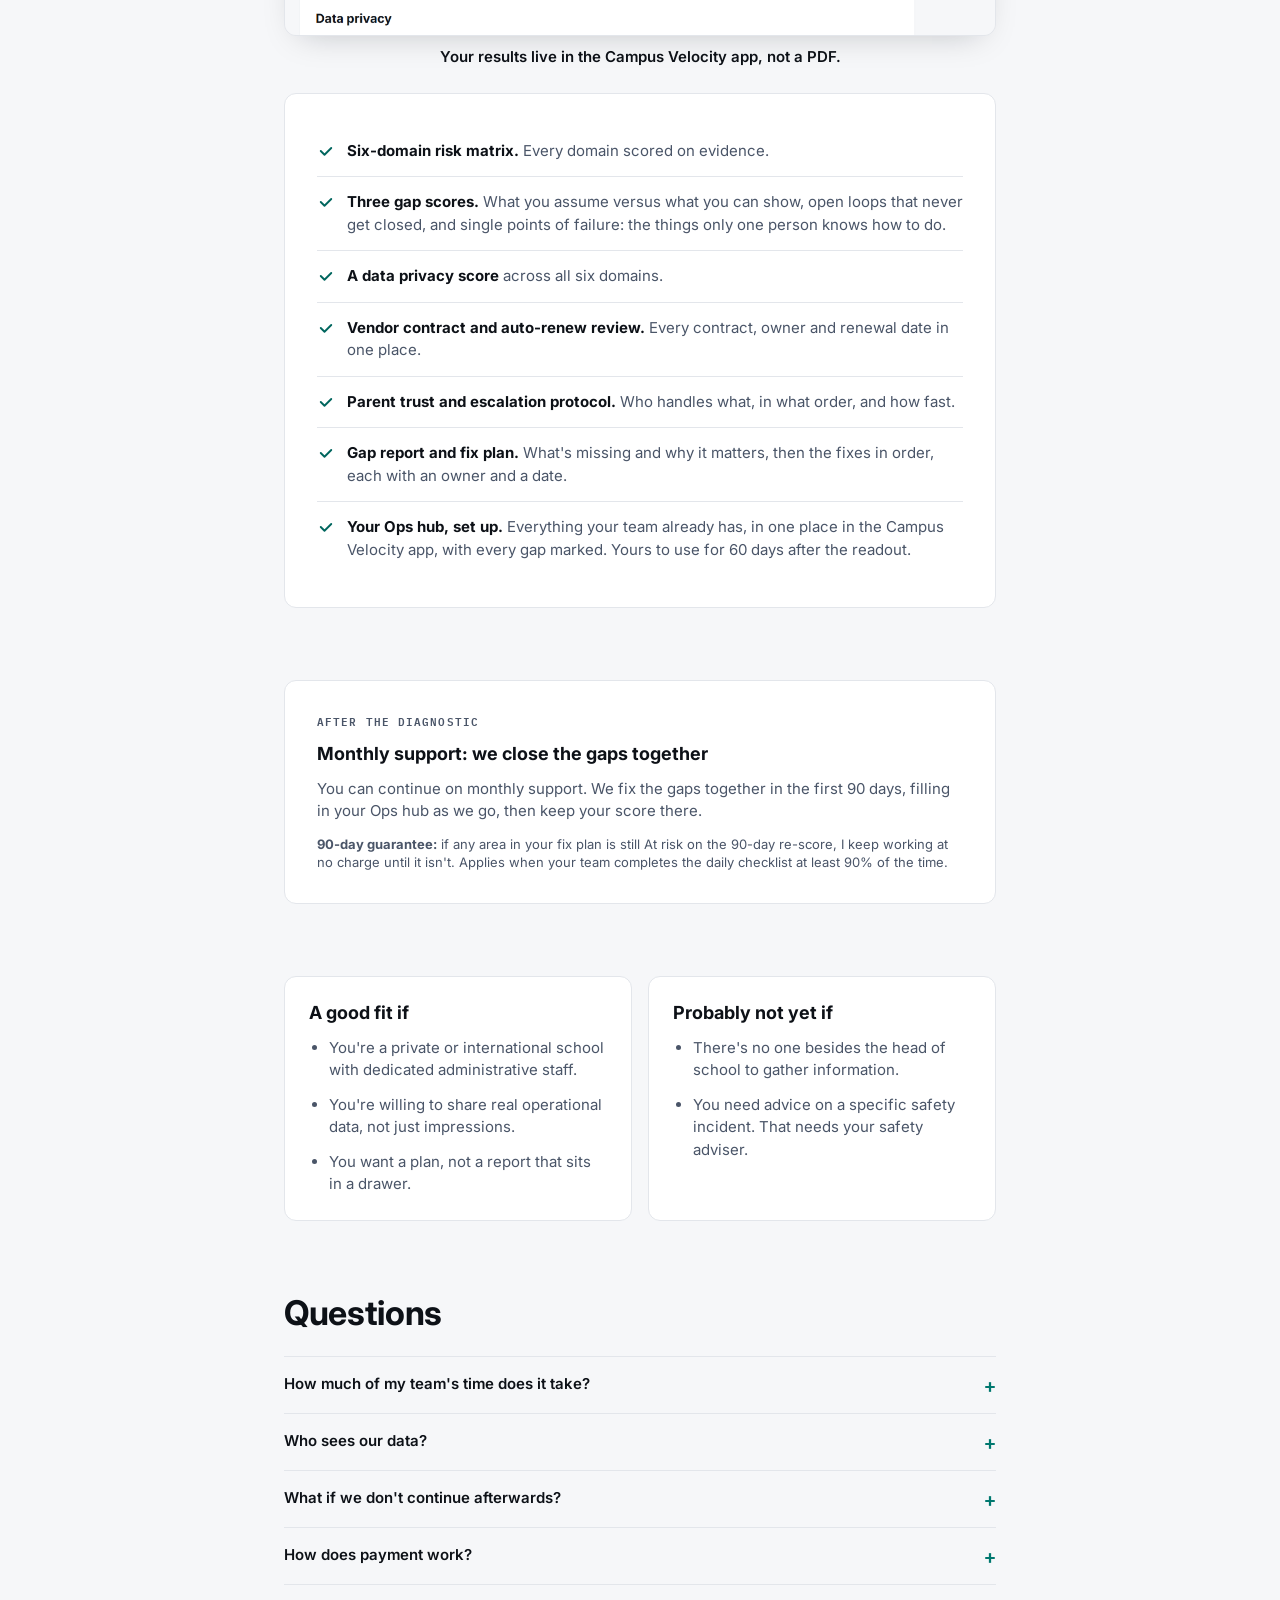
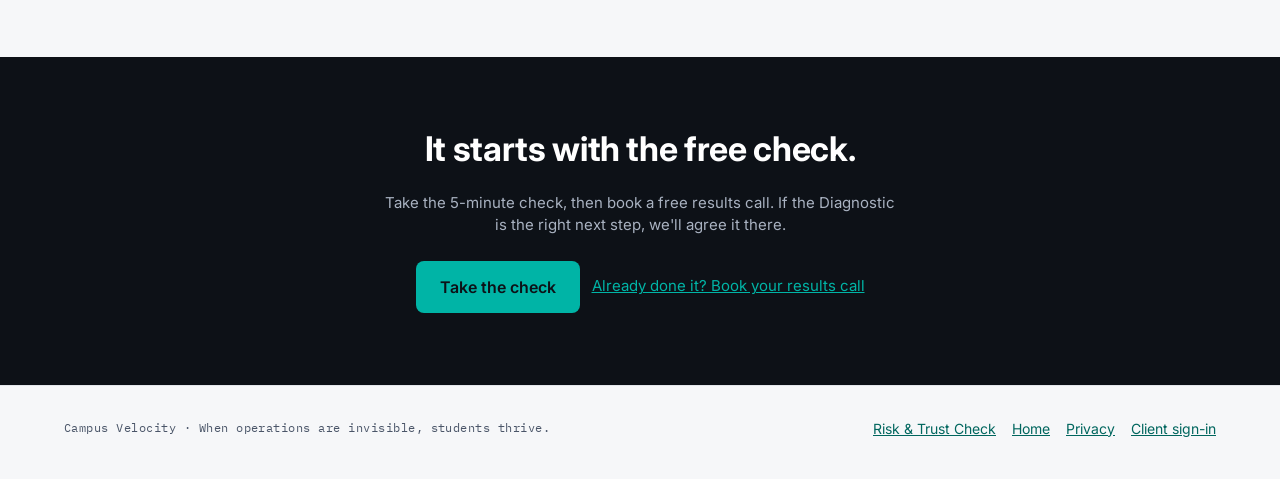
==== commit 08e92f8c: "Offer stack: founding/list price, both guarantees, gap report + fix plan + Ops hub, monthly support " ====
--- a/audit/index.html
+++ b/audit/index.html
@@ -4,7 +4,7 @@
 <meta charset="UTF-8">
 <meta name="viewport" content="width=device-width, initial-scale=1.0">
 <title>Campus Velocity | The Campus Diagnostic</title>
-<meta name="description" content="Your campus operations checked against real evidence across six domains, with a 90-day roadmap. The fee is credited in full if you continue with Campus Velocity.">
+<meta name="description" content="Your campus operations checked against real evidence across six domains: a gap report, a fix plan, and your Ops hub set up with everything you already have.">
 <link rel="preconnect" href="https://fonts.googleapis.com">
 <link rel="preconnect" href="https://fonts.gstatic.com" crossorigin>
 <link href="https://fonts.googleapis.com/css2?family=IBM+Plex+Mono:wght@400;600&family=Inter:wght@400;500;600;700&display=swap" rel="stylesheet">
@@ -30,11 +30,12 @@
     <div class="narrow stack-lg">
       <p class="eyebrow">Step 4 · about two weeks</p>
       <h1 id="h1" class="display">The Campus Diagnostic</h1>
-      <p class="lead">The free check shows what you assume about your campus. The Diagnostic checks it against evidence, finds the gaps nobody has written down, and turns them into a 90-day plan.</p>
+      <p class="lead">The free check shows what you assume about your campus. The Diagnostic checks it against evidence, finds the gaps nobody has written down, and turns them into a fix plan inside your own Ops hub.</p>
       <div class="price-box">
         <p class="eyebrow">Price</p>
         <p class="h3">$2,500</p>
-        <p class="small muted">Credited in full toward consulting or Campus Velocity Ops setup if you continue within 60 days.</p>
+        <p class="small muted">Founding price for the first 3 schools, in exchange for a short case study. Usually $5,000. Credited in full toward monthly support if you continue within 60 days.</p>
+        <p class="small muted"><b>Guarantee:</b> if the Diagnostic doesn't surface at least three findings your team didn't already have written down, you get a full refund.</p>
       </div>
     </div>
   </section>
@@ -45,8 +46,8 @@
       <ol class="stack-lg" style="margin: 0; padding-left: 20px">
         <li><strong>Your team answers by role.</strong> <span class="muted">Short question sets across all six domains, each answered by the person who actually knows: operations, front office, IT, leadership.</span></li>
         <li><strong>You share the evidence.</strong> <span class="muted">Logs, contracts, procedures and reports that back up the answers. Everything goes through the Campus Velocity app, stored in the EU.</span></li>
-        <li><strong>I review it personally.</strong> <span class="muted">Every answer is checked against its evidence. Where they don't match, that's a finding.</span></li>
-        <li><strong>You get the results and a readout call.</strong> <span class="muted">Scores, findings and your 90-day roadmap, walked through with your leadership team.</span></li>
+        <li><strong>I review it personally.</strong> <span class="muted">The key answers are checked against their evidence. Where they don't match, that's a finding.</span></li>
+        <li><strong>You get the results and a readout call.</strong> <span class="muted">Scores, the gap report and the fix plan, walked through with your leadership team.</span></li>
       </ol>
     </div>
   </section>
@@ -65,8 +66,20 @@
           <li><svg viewBox="0 0 24 24" fill="none" stroke="currentColor" stroke-width="2.5" stroke-linecap="round" stroke-linejoin="round" aria-hidden="true"><path d="M5 12l5 5L19 8"/></svg><span><strong>A data privacy score</strong> <span class="muted">across all six domains.</span></span></li>
           <li><svg viewBox="0 0 24 24" fill="none" stroke="currentColor" stroke-width="2.5" stroke-linecap="round" stroke-linejoin="round" aria-hidden="true"><path d="M5 12l5 5L19 8"/></svg><span><strong>Vendor contract and auto-renew review.</strong> <span class="muted">Every contract, owner and renewal date in one place.</span></span></li>
           <li><svg viewBox="0 0 24 24" fill="none" stroke="currentColor" stroke-width="2.5" stroke-linecap="round" stroke-linejoin="round" aria-hidden="true"><path d="M5 12l5 5L19 8"/></svg><span><strong>Parent trust and escalation protocol.</strong> <span class="muted">Who handles what, in what order, and how fast.</span></span></li>
-          <li><svg viewBox="0 0 24 24" fill="none" stroke="currentColor" stroke-width="2.5" stroke-linecap="round" stroke-linejoin="round" aria-hidden="true"><path d="M5 12l5 5L19 8"/></svg><span><strong>Your 90-day roadmap.</strong> <span class="muted">The fixes in order, each with an owner and a date, tracked in the Campus Velocity app.</span></span></li>
+          <li><svg viewBox="0 0 24 24" fill="none" stroke="currentColor" stroke-width="2.5" stroke-linecap="round" stroke-linejoin="round" aria-hidden="true"><path d="M5 12l5 5L19 8"/></svg><span><strong>Gap report and fix plan.</strong> <span class="muted">What's missing and why it matters, then the fixes in order, each with an owner and a date.</span></span></li>
+          <li><svg viewBox="0 0 24 24" fill="none" stroke="currentColor" stroke-width="2.5" stroke-linecap="round" stroke-linejoin="round" aria-hidden="true"><path d="M5 12l5 5L19 8"/></svg><span><strong>Your Ops hub, set up.</strong> <span class="muted">Everything your team already has, in one place in the Campus Velocity app, with every gap marked. Yours to use for 60 days after the readout.</span></span></li>
         </ul>
+      </div>
+    </div>
+  </section>
+
+  <section class="section" style="padding-top: 0" aria-labelledby="after-h">
+    <div class="narrow">
+      <div class="card card-lg stack">
+        <p class="eyebrow">After the Diagnostic</p>
+        <h2 id="after-h" class="h3">Monthly support: we close the gaps together</h2>
+        <p class="muted">You can continue on monthly support. We fix the gaps together in the first 90 days, filling in your Ops hub as we go, then keep your score there.</p>
+        <p class="small muted"><b>90-day guarantee:</b> if any area in your fix plan is still At risk on the 90-day re-score, I keep working at no charge until it isn't. Applies when your team completes the daily checklist at least 90% of the time.</p>
       </div>
     </div>
   </section>
@@ -105,11 +118,11 @@
         </details>
         <details>
           <summary>What if we don't continue afterwards?</summary>
-          <p class="muted">You keep the results and the 90-day roadmap. There's nothing to cancel. The fee is only credited if you continue within 60 days.</p>
+          <p class="muted">You keep the gap report and the fix plan. Your Ops hub stays open for 60 days after the readout; after that it becomes read-only and you get an export of your documents, unless you keep it running on its own. There's nothing to cancel. The fee is only credited if you continue within 60 days.</p>
         </details>
         <details>
           <summary>How does payment work?</summary>
-          <p class="muted">One invoice for $2,500 once we agree on the results call that it's the right next step, paid before the Diagnostic starts.</p>
+          <p class="muted">One invoice for $2,500 (the founding price) once we agree on the results call that it's the right next step, paid before the Diagnostic starts.</p>
         </details>
       </div>
     </div>
--- a/site.css
+++ b/site.css
@@ -231,6 +231,7 @@
 .steps-line b { font-size: 15px; }
 .steps-line .chip { grid-column: 3; grid-row: 1 / span 2; }
 .steps-line .small { grid-column: 2; }
+.steps-line .step-paid { border-color: var(--action); box-shadow: inset 0 0 0 1px var(--action); }
 
 /* Six domains as icons */
 .domain-icons { list-style: none; padding: 0; margin: 0; display: grid; grid-template-columns: repeat(auto-fit, minmax(170px, 1fr)); gap: 12px; }
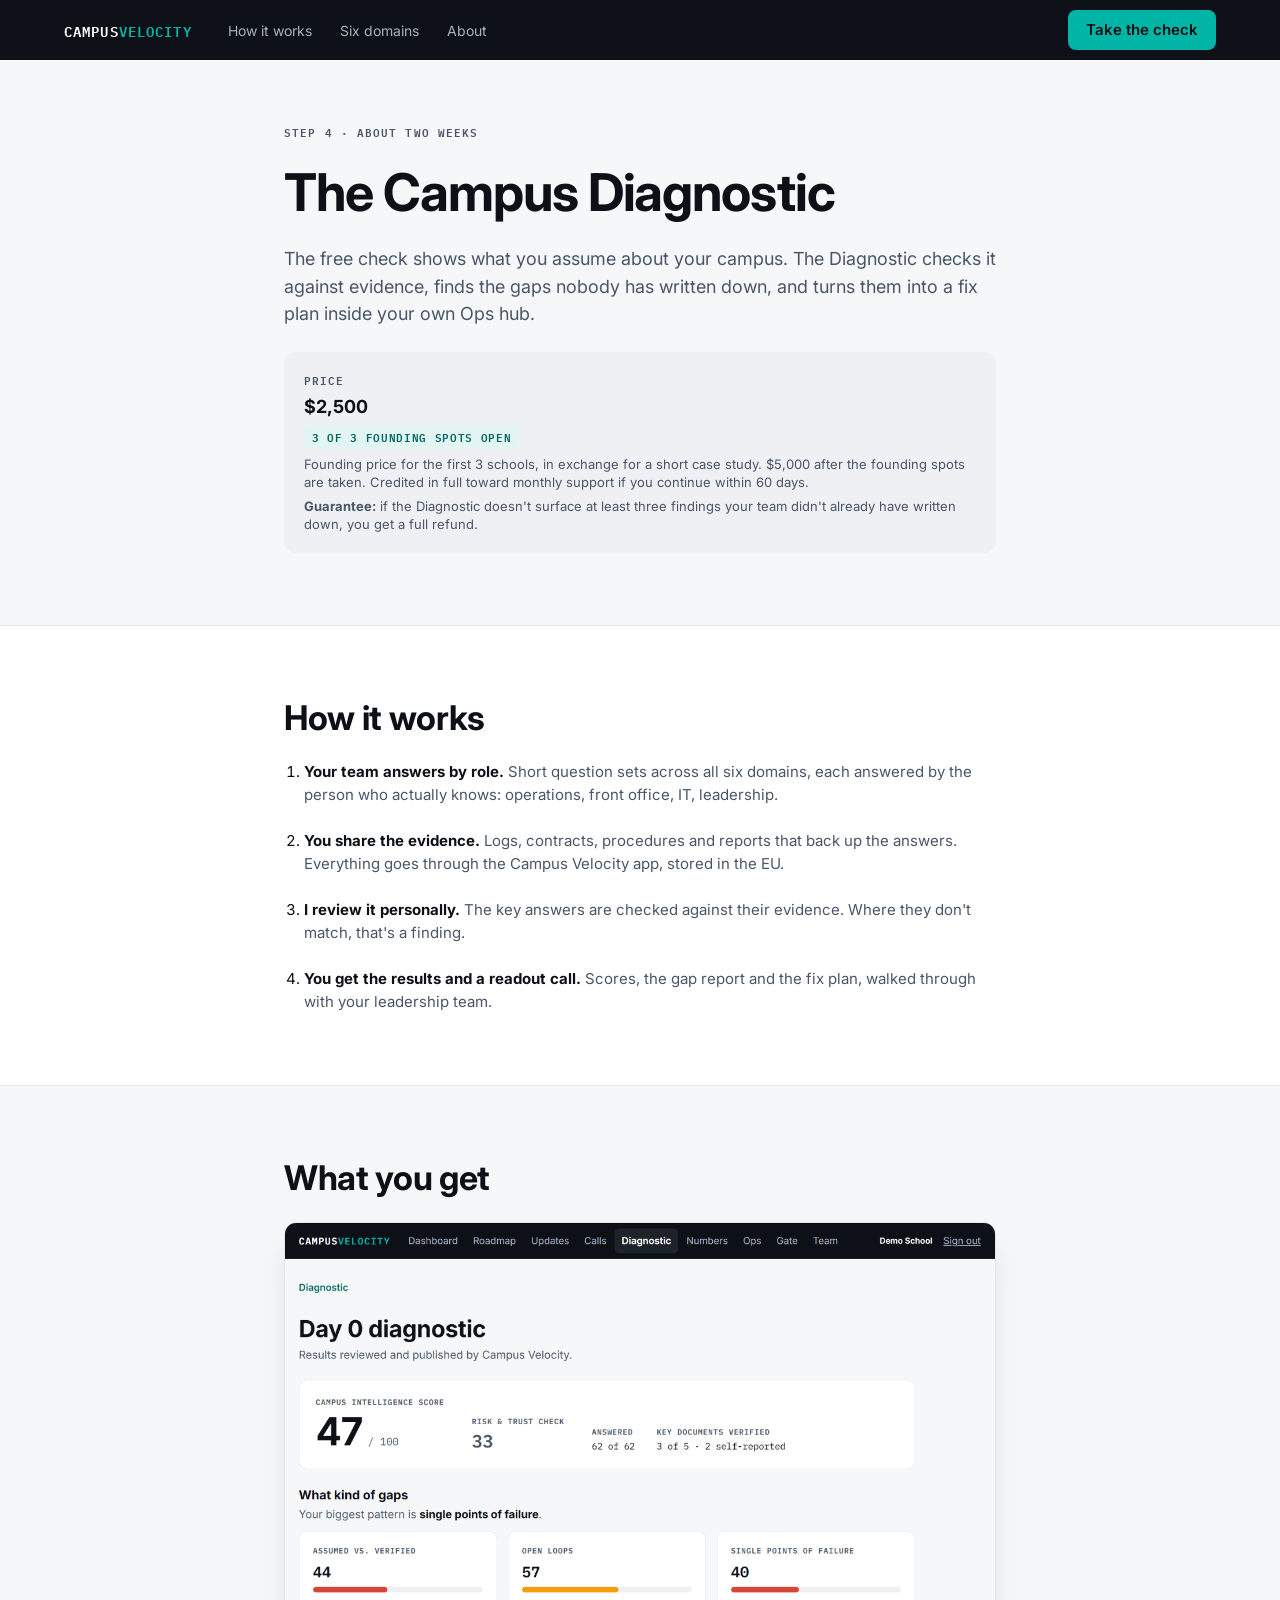
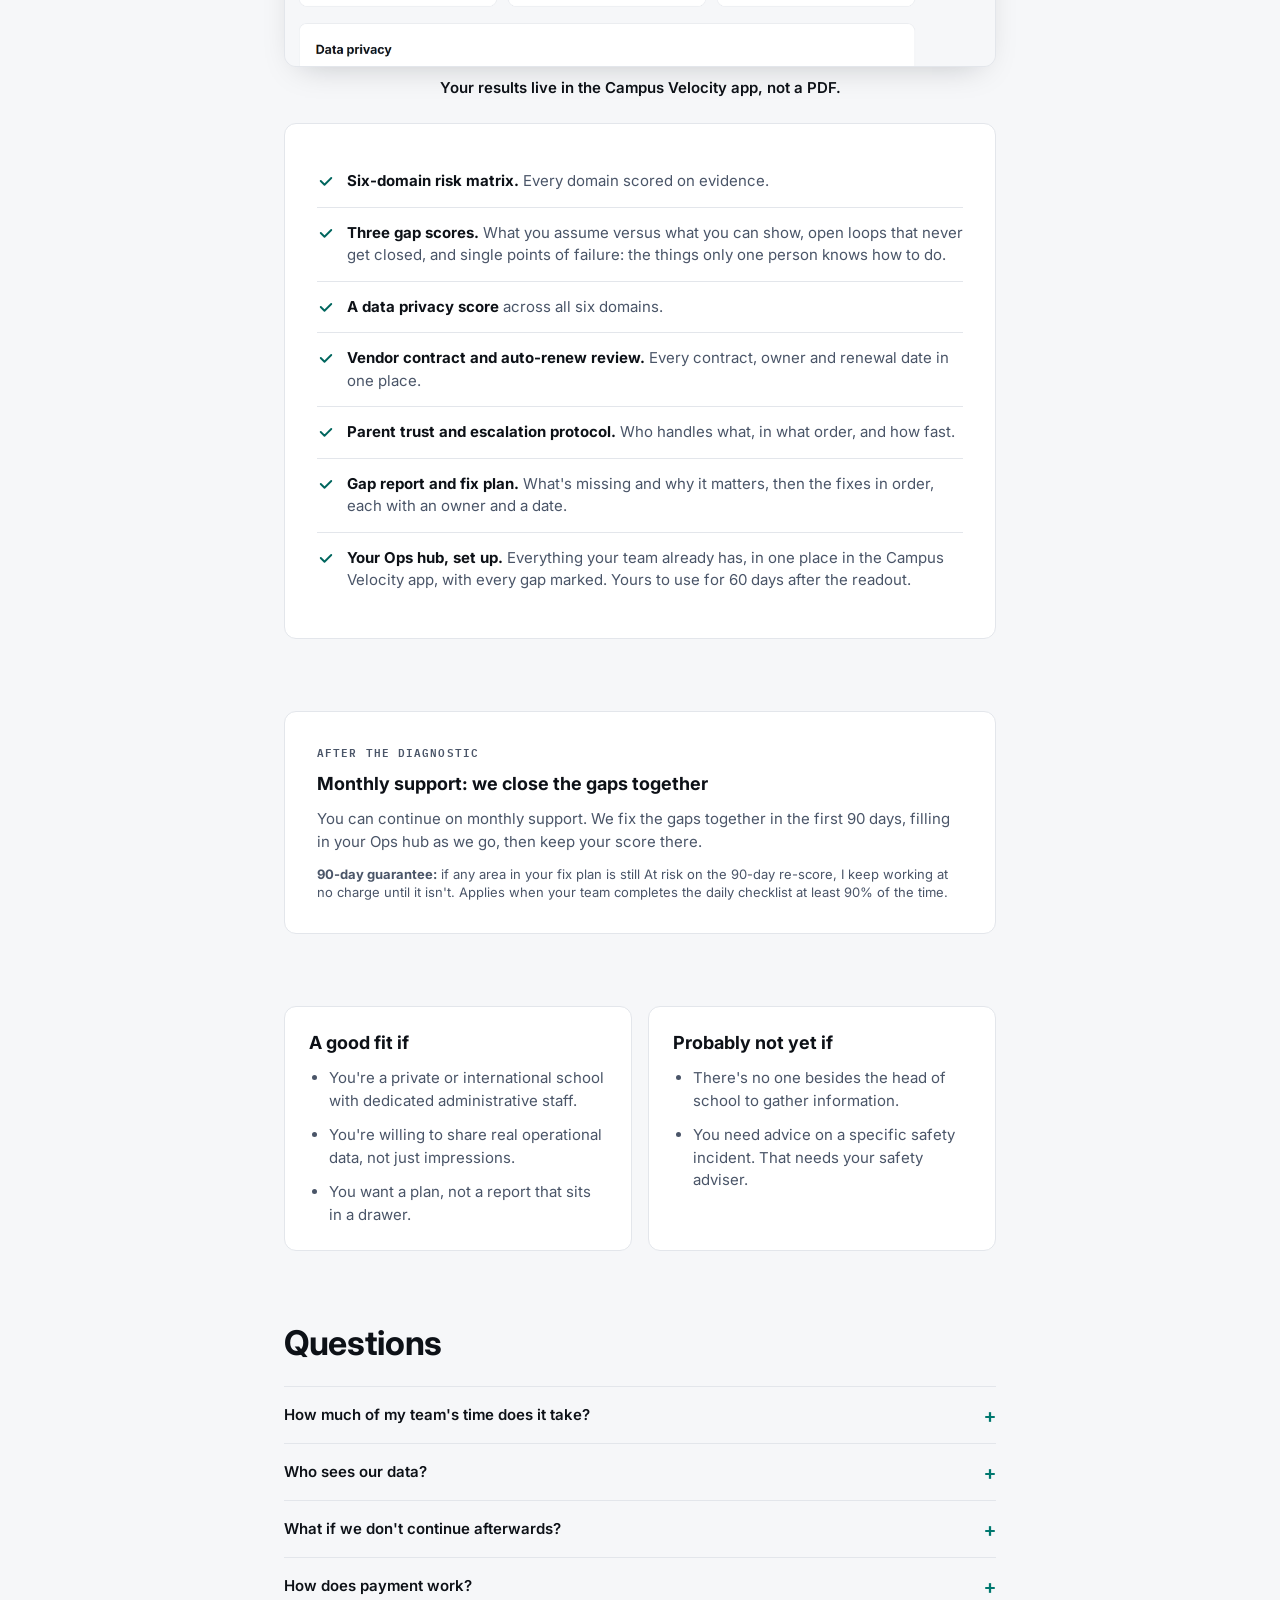
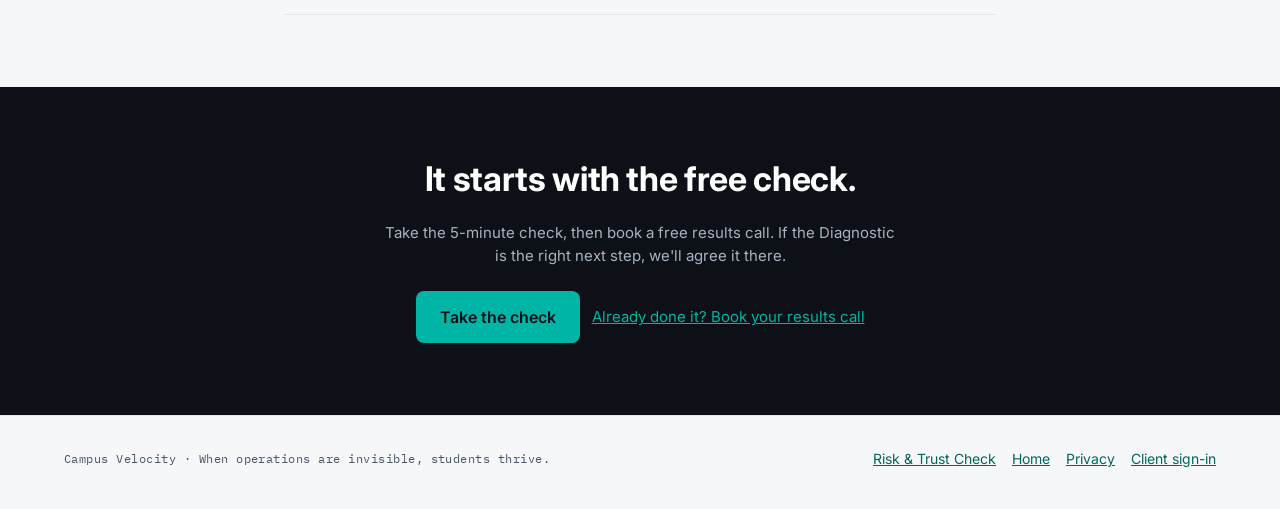
==== commit 8a5c1e71: "Site feedback: newsletter signup, honest list price, founding count, short guarantee - 'Not ready ye" ====
--- a/audit/index.html
+++ b/audit/index.html
@@ -34,7 +34,8 @@
       <div class="price-box">
         <p class="eyebrow">Price</p>
         <p class="h3">$2,500</p>
-        <p class="small muted">Founding price for the first 3 schools, in exchange for a short case study. Usually $5,000. Credited in full toward monthly support if you continue within 60 days.</p>
+        <p><span class="chip chip-ok" data-founding>3 of 3 founding spots open</span></p>
+        <p class="small muted">Founding price for the first 3 schools, in exchange for a short case study. $5,000 after the founding spots are taken. Credited in full toward monthly support if you continue within 60 days.</p>
         <p class="small muted"><b>Guarantee:</b> if the Diagnostic doesn't surface at least three findings your team didn't already have written down, you get a full refund.</p>
       </div>
     </div>
--- a/site.css
+++ b/site.css
@@ -252,3 +252,15 @@
 .faq summary::after { content: "+"; font-family: var(--font-mono); font-size: 20px; color: var(--action); flex: 0 0 auto; }
 .faq details[open] summary::after { content: "–"; }
 .faq details p { margin: 0 0 16px; }
+
+/* Newsletter signup (hero and footer) */
+.signup { display: flex; flex-direction: column; gap: 8px; max-width: 460px; margin-top: 28px; padding-top: 20px; border-top: 1px solid var(--line); }
+.signup-label { font-size: 15px; font-weight: 600; }
+.signup-row { display: flex; flex-wrap: wrap; gap: 8px; }
+.signup-row input { flex: 1 1 200px; min-width: 0; min-height: var(--control-height); padding: 0 12px; font: inherit; font-size: 15px; color: var(--ink); background: var(--card); border: 1px solid var(--line-strong); border-radius: var(--radius-md); }
+.signup-row .btn { flex: 0 0 auto; }
+.signup [data-msg].ok { color: var(--confirmed-ink); font-weight: 600; }
+.signup [data-msg].err { color: var(--overdue-ink); }
+.signup .hp { position: absolute; left: -10000px; width: 1px; height: 1px; opacity: 0; }
+.footer-signup { margin-bottom: 24px; }
+.footer-signup .signup { margin-top: 0; padding-top: 0; border-top: 0; }
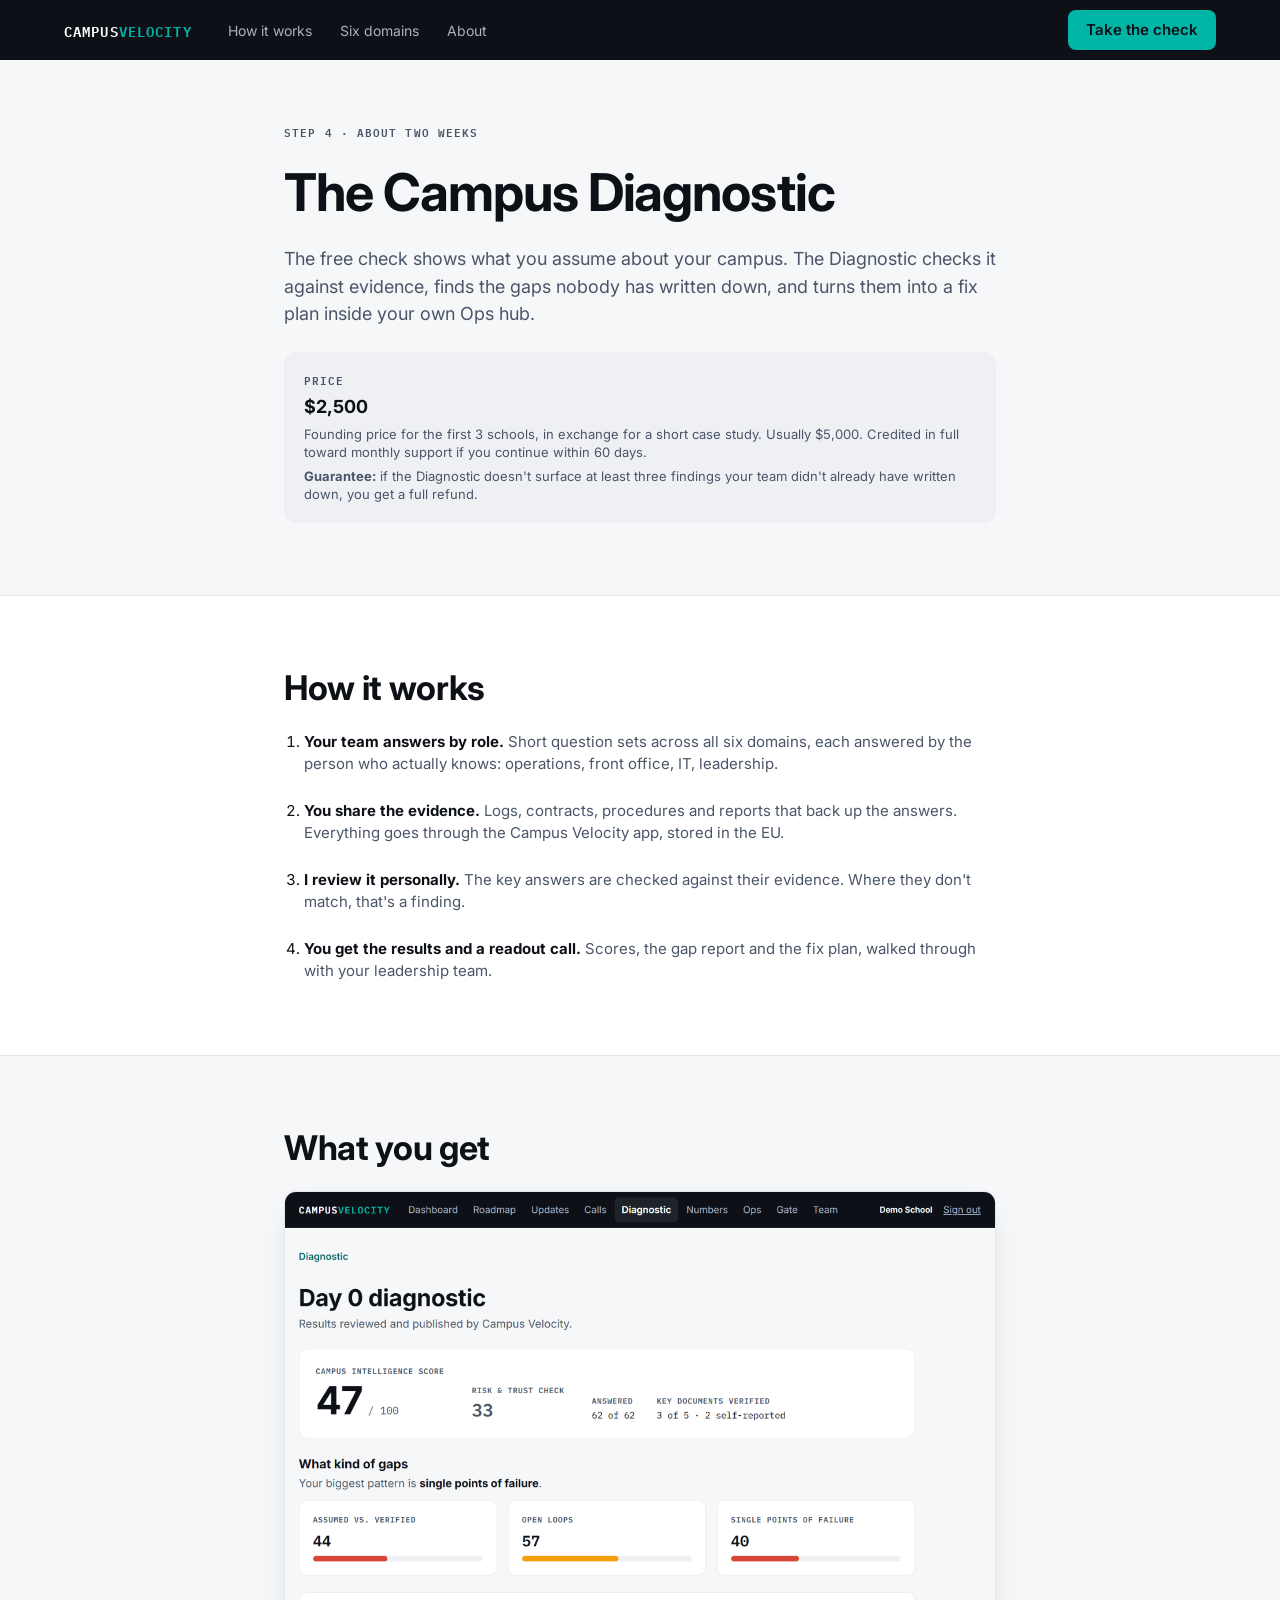
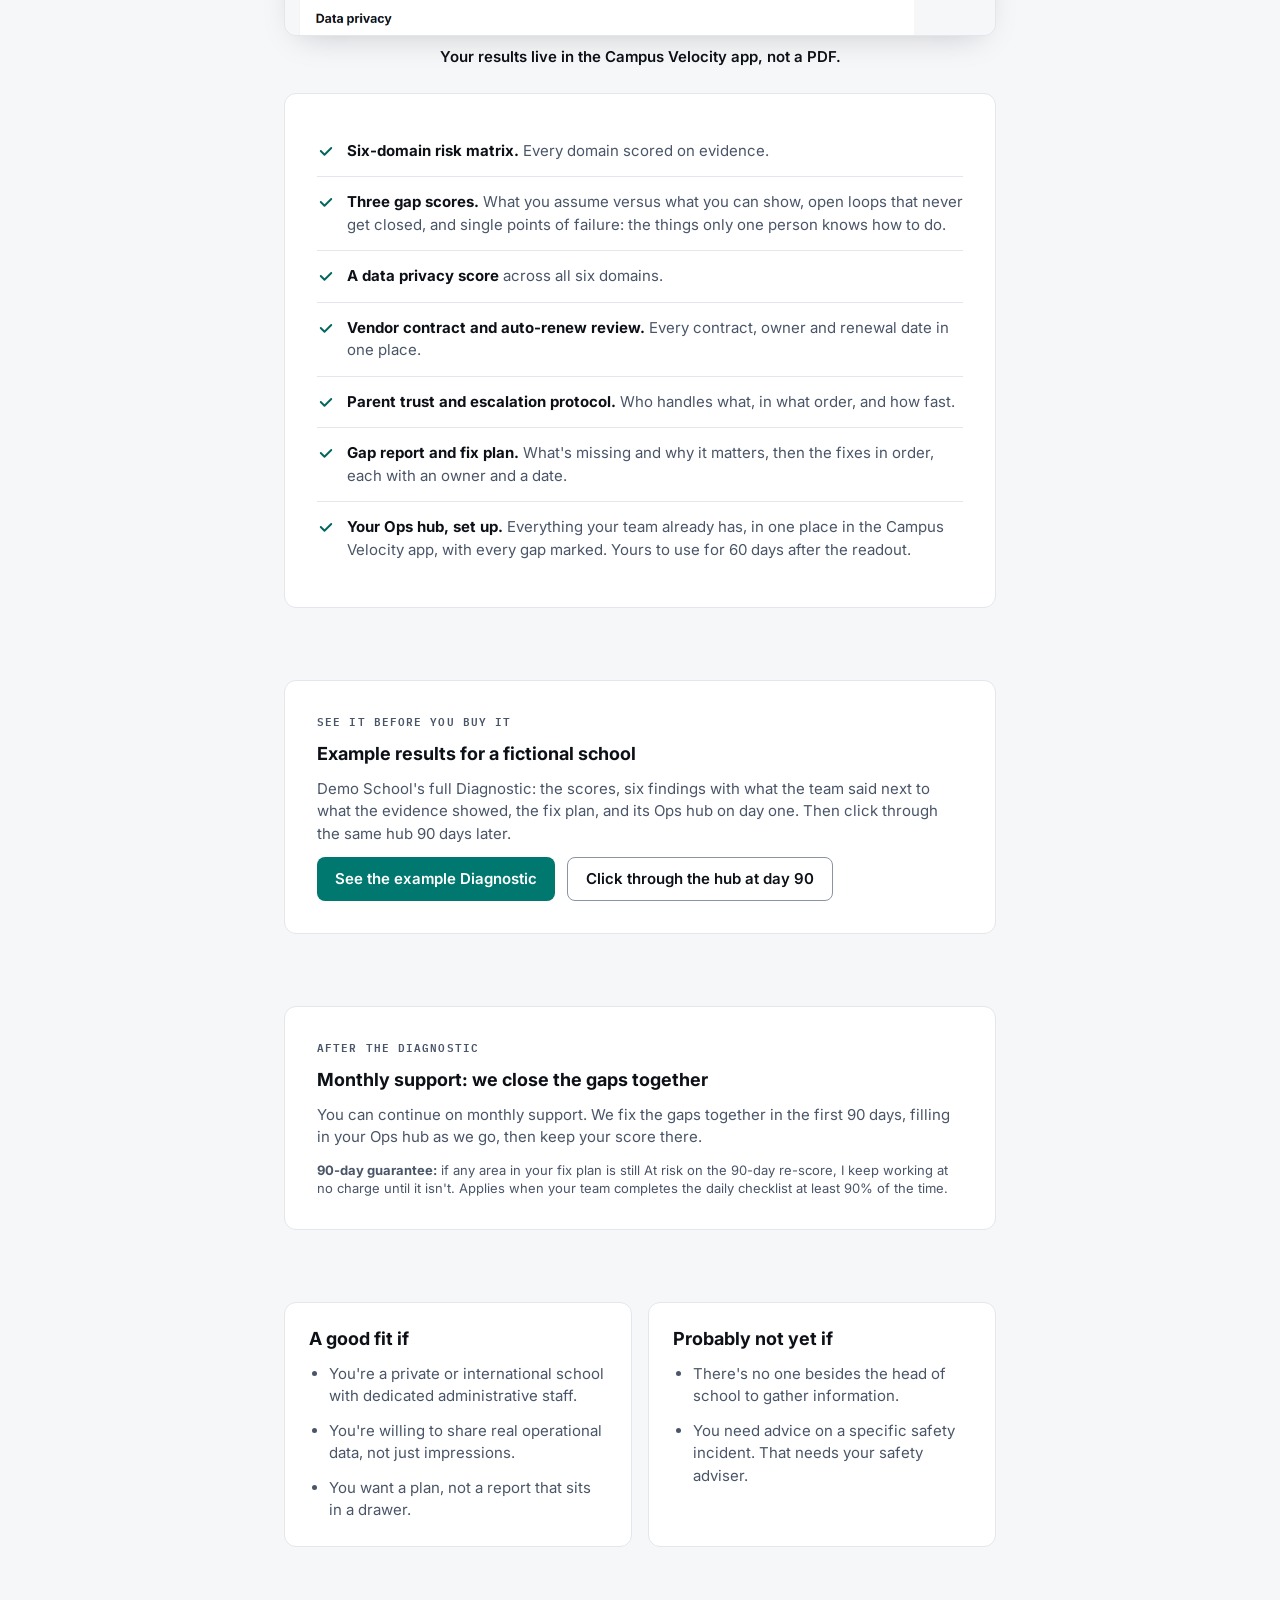
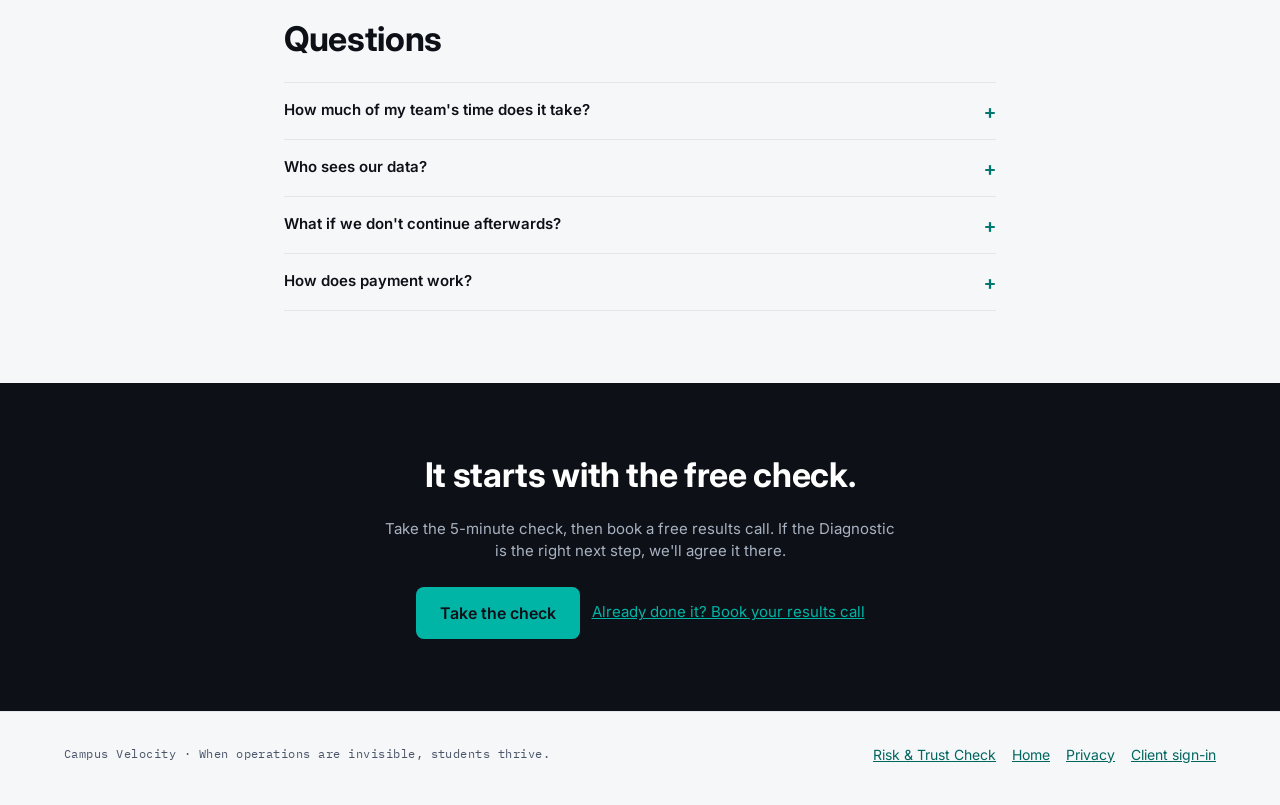
==== commit dfae6287: "Example results: a sample Diagnostic for a fictional school, and the click-through hub at day 90 - /" ====
--- a/audit/index.html
+++ b/audit/index.html
@@ -34,8 +34,7 @@
       <div class="price-box">
         <p class="eyebrow">Price</p>
         <p class="h3">$2,500</p>
-        <p><span class="chip chip-ok" data-founding>3 of 3 founding spots open</span></p>
-        <p class="small muted">Founding price for the first 3 schools, in exchange for a short case study. $5,000 after the founding spots are taken. Credited in full toward monthly support if you continue within 60 days.</p>
+        <p class="small muted">Founding price for the first 3 schools, in exchange for a short case study. Usually $5,000. Credited in full toward monthly support if you continue within 60 days.</p>
         <p class="small muted"><b>Guarantee:</b> if the Diagnostic doesn't surface at least three findings your team didn't already have written down, you get a full refund.</p>
       </div>
     </div>
@@ -70,6 +69,20 @@
           <li><svg viewBox="0 0 24 24" fill="none" stroke="currentColor" stroke-width="2.5" stroke-linecap="round" stroke-linejoin="round" aria-hidden="true"><path d="M5 12l5 5L19 8"/></svg><span><strong>Gap report and fix plan.</strong> <span class="muted">What's missing and why it matters, then the fixes in order, each with an owner and a date.</span></span></li>
           <li><svg viewBox="0 0 24 24" fill="none" stroke="currentColor" stroke-width="2.5" stroke-linecap="round" stroke-linejoin="round" aria-hidden="true"><path d="M5 12l5 5L19 8"/></svg><span><strong>Your Ops hub, set up.</strong> <span class="muted">Everything your team already has, in one place in the Campus Velocity app, with every gap marked. Yours to use for 60 days after the readout.</span></span></li>
         </ul>
+      </div>
+    </div>
+  </section>
+
+  <section class="section" style="padding-top: 0" aria-labelledby="ex-h">
+    <div class="narrow">
+      <div class="card card-lg stack">
+        <p class="eyebrow">See it before you buy it</p>
+        <h2 id="ex-h" class="h3">Example results for a fictional school</h2>
+        <p class="muted">Demo School's full Diagnostic: the scores, six findings with what the team said next to what the evidence showed, the fix plan, and its Ops hub on day one. Then click through the same hub 90 days later.</p>
+        <div class="row">
+          <a class="btn btn-primary" href="/audit/example/">See the example Diagnostic</a>
+          <a class="btn btn-secondary" href="/demo/hub/">Click through the hub at day 90</a>
+        </div>
       </div>
     </div>
   </section>
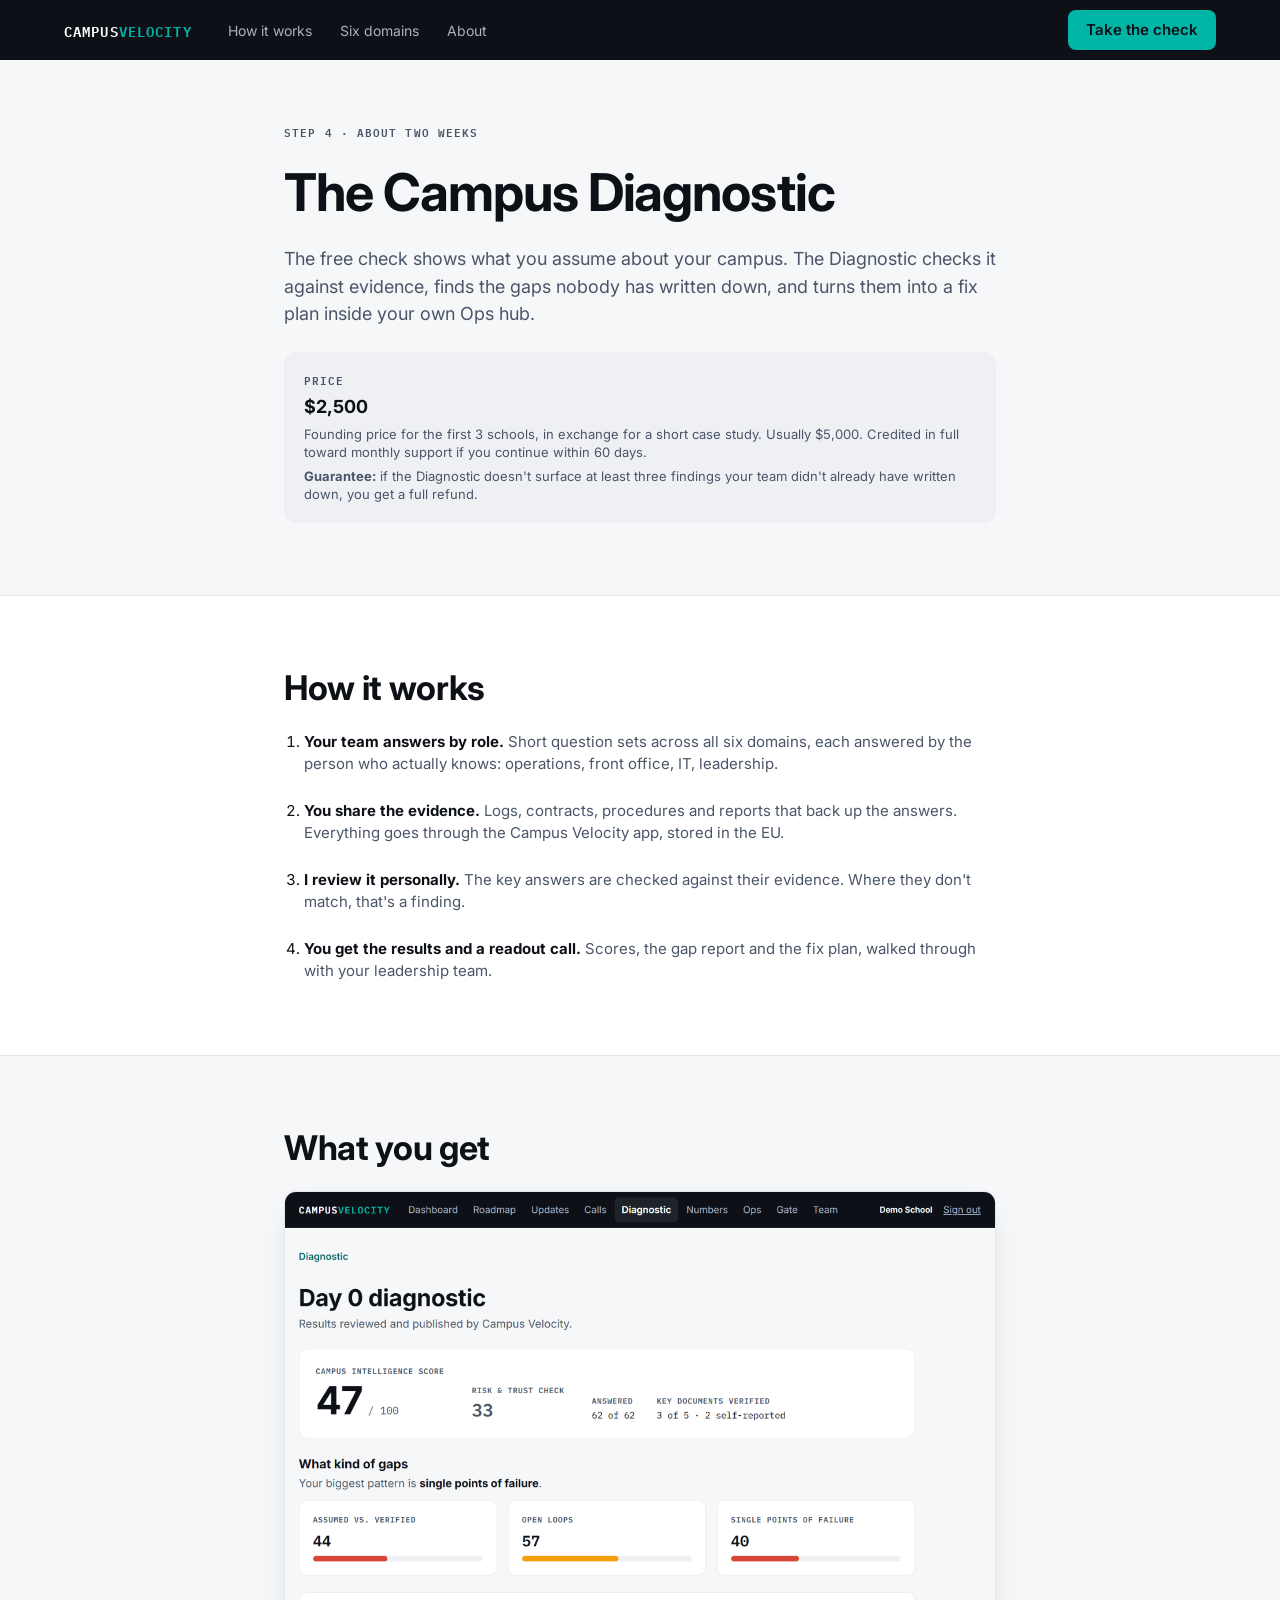
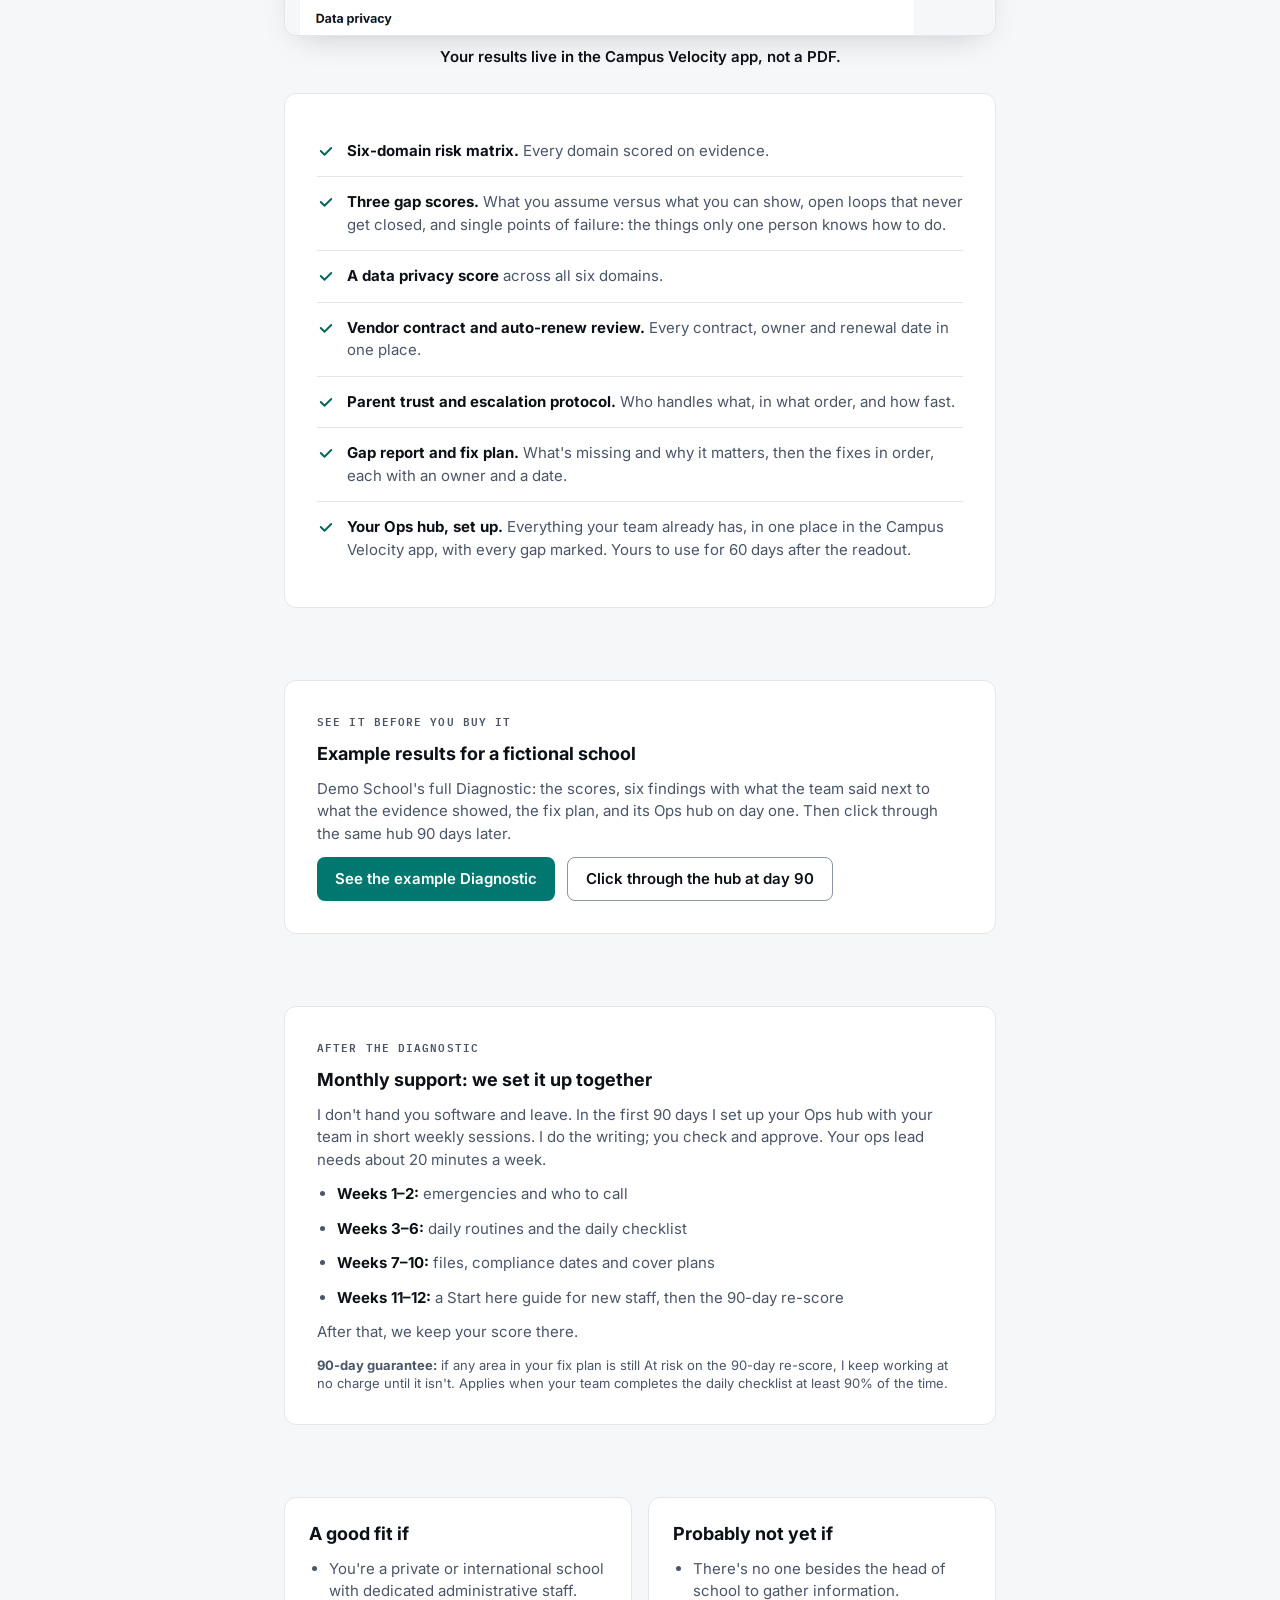
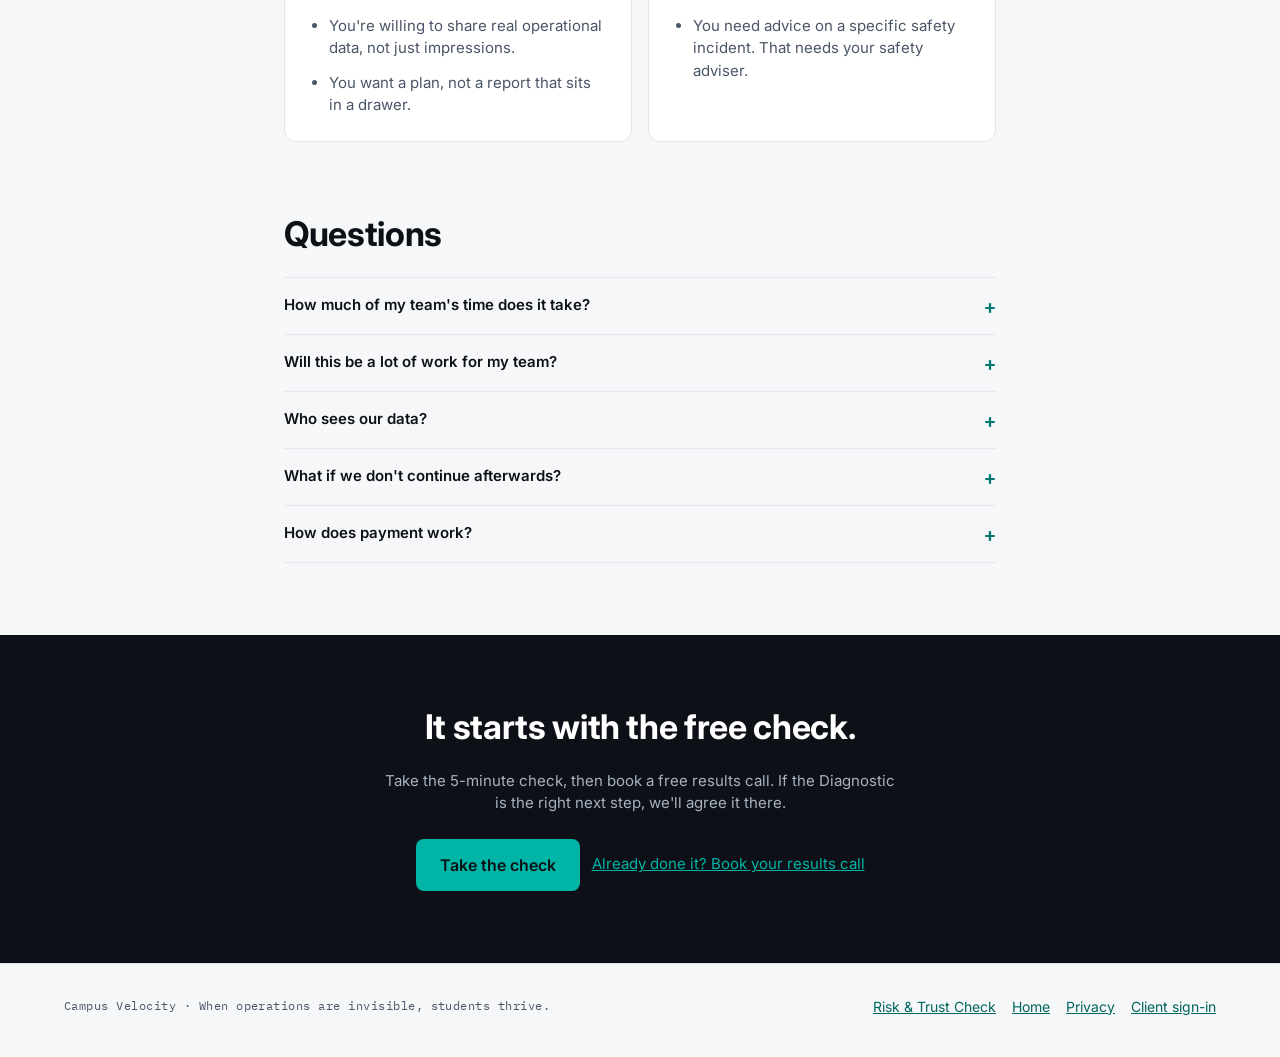
==== commit 36ae0c50: "Diagnostic page: monthly support is set up together (weekly sessions, 90-day stages, about 20 minute" ====
--- a/audit/index.html
+++ b/audit/index.html
@@ -91,8 +91,15 @@
     <div class="narrow">
       <div class="card card-lg stack">
         <p class="eyebrow">After the Diagnostic</p>
-        <h2 id="after-h" class="h3">Monthly support: we close the gaps together</h2>
-        <p class="muted">You can continue on monthly support. We fix the gaps together in the first 90 days, filling in your Ops hub as we go, then keep your score there.</p>
+        <h2 id="after-h" class="h3">Monthly support: we set it up together</h2>
+        <p class="muted">I don't hand you software and leave. In the first 90 days I set up your Ops hub with your team in short weekly sessions. I do the writing; you check and approve. Your ops lead needs about 20 minutes a week.</p>
+        <ul class="stack muted" style="margin: 0; padding-left: 20px">
+          <li><b style="color: var(--ink)">Weeks 1–2:</b> emergencies and who to call</li>
+          <li><b style="color: var(--ink)">Weeks 3–6:</b> daily routines and the daily checklist</li>
+          <li><b style="color: var(--ink)">Weeks 7–10:</b> files, compliance dates and cover plans</li>
+          <li><b style="color: var(--ink)">Weeks 11–12:</b> a Start here guide for new staff, then the 90-day re-score</li>
+        </ul>
+        <p class="muted">After that, we keep your score there.</p>
         <p class="small muted"><b>90-day guarantee:</b> if any area in your fix plan is still At risk on the 90-day re-score, I keep working at no charge until it isn't. Applies when your team completes the daily checklist at least 90% of the time.</p>
       </div>
     </div>
@@ -125,6 +132,10 @@
         <details>
           <summary>How much of my team's time does it take?</summary>
           <p class="muted">About two to three hours in total, spread over the two weeks. Each person answers only the questions for their role, usually 20 to 30 minutes, plus time to find the documents that back up the answers.</p>
+        </details>
+        <details>
+          <summary>Will this be a lot of work for my team?</summary>
+          <p class="muted">No. You check and approve; I do the writing. Your teachers only ever use three things: emergencies, today's checklist and search. Your ops lead needs about 20 minutes a week during setup.</p>
         </details>
         <details>
           <summary>Who sees our data?</summary>
@@ -167,5 +178,7 @@
   </div>
 </footer>
 
+<script>window.va = window.va || function () { (window.vaq = window.vaq || []).push(arguments); };</script>
+<script defer src="/_vercel/insights/script.js"></script>
 </body>
 </html>
